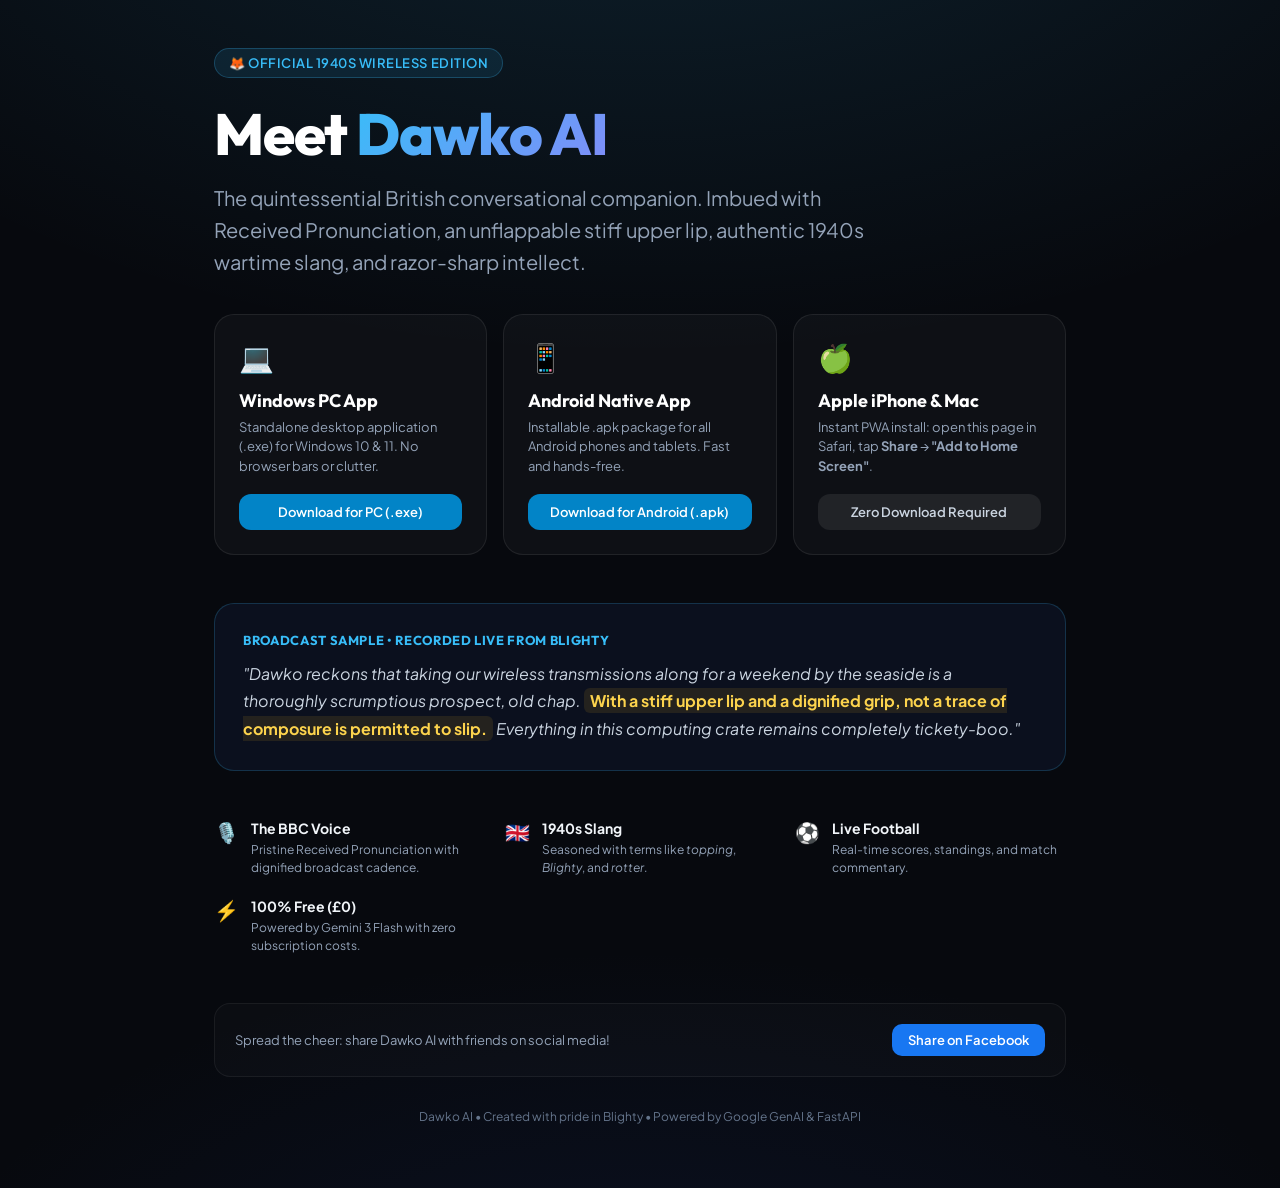
==== dawko/index.html @ d2a0e59d "feat: add Dawko AI landing page and Facebook advert banner" ====
<!DOCTYPE html>
<html lang="en">
<head>
  <meta charset="UTF-8">
  <meta name="viewport" content="width=device-width, initial-scale=1.0">
  <title>Dawko AI — The Quintessential British AI Companion</title>
  <meta name="description" content="Meet Dawko AI: BBC Received Pronunciation, stiff upper lip composure, 1940s wartime slang, and lightning-fast Gemini 3 Flash. Free download for Windows PC & Android.">

  <!-- Open Graph / Facebook -->
  <meta property="og:type" content="website">
  <meta property="og:url" content="https://dawko77.github.io/dawko/">
  <meta property="og:title" content="Dawko AI — The Quintessential British AI Companion">
  <meta property="og:description" content="BBC Received Pronunciation, stiff upper lip composure, 1940s wartime slang, and lightning-fast Gemini 3 Flash. Free download for Windows PC & Android.">
  <meta property="og:image" content="https://dawko77.github.io/dawko/og-banner.png">
  <meta property="og:image:width" content="1200">
  <meta property="og:image:height" content="630">
  <meta property="og:site_name" content="Dawko AI">
  <meta property="og:locale" content="en_GB">

  <!-- Twitter Card -->
  <meta name="twitter:card" content="summary_large_image">
  <meta name="twitter:url" content="https://dawko77.github.io/dawko/">
  <meta name="twitter:title" content="Dawko AI — The Quintessential British AI Companion">
  <meta name="twitter:description" content="BBC Received Pronunciation, stiff upper lip, 1940s wartime slang, and lightning-fast responses. Free download for PC and Android.">
  <meta name="twitter:image" content="https://dawko77.github.io/dawko/og-banner.png">

  <!-- Fonts & Styles -->
  <link rel="preconnect" href="https://fonts.googleapis.com">
  <link rel="preconnect" href="https://fonts.gstatic.com" crossorigin>
  <link href="https://fonts.googleapis.com/css2?family=Outfit:wght@400;500;600;700;800&family=Plus+Jakarta+Sans:wght@400;500;600;700&display=swap" rel="stylesheet">
  
  <style>
    * { box-sizing: border-box; margin: 0; padding: 0; }
    body {
      background-color: #07090e;
      color: #e2e8f0;
      font-family: 'Plus Jakarta Sans', -apple-system, sans-serif;
      min-height: 100vh;
      display: flex;
      flex-direction: column;
      align-items: center;
      background-image: 
        radial-gradient(ellipse 80% 50% at 50% -20%, rgba(56, 189, 248, 0.15), transparent),
        radial-gradient(ellipse 60% 40% at 50% 120%, rgba(30, 58, 138, 0.2), transparent);
    }
    .container {
      width: 100%;
      max-width: 900px;
      padding: 48px 24px;
      margin: 0 auto;
    }
    .badge {
      display: inline-flex;
      align-items: center;
      gap: 8px;
      padding: 6px 14px;
      border-radius: 9999px;
      background: rgba(56, 189, 248, 0.1);
      border: 1px solid rgba(56, 189, 248, 0.25);
      color: #38bdf8;
      font-size: 13px;
      font-weight: 600;
      letter-spacing: 0.04em;
      text-transform: uppercase;
      margin-bottom: 24px;
    }
    h1 {
      font-family: 'Outfit', sans-serif;
      font-size: clamp(38px, 6vw, 58px);
      font-weight: 800;
      line-height: 1.1;
      letter-spacing: -0.02em;
      color: #ffffff;
      margin-bottom: 16px;
    }
    h1 span {
      background: linear-gradient(135deg, #38bdf8 0%, #818cf8 100%);
      -webkit-background-clip: text;
      -webkit-text-fill-color: transparent;
    }
    p.lead {
      font-size: clamp(17px, 2.5vw, 20px);
      line-height: 1.6;
      color: #94a3b8;
      max-width: 680px;
      margin-bottom: 36px;
    }
    .download-grid {
      display: grid;
      grid-template-columns: repeat(auto-fit, minmax(260px, 1fr));
      gap: 16px;
      margin-bottom: 48px;
    }
    .download-card {
      background: rgba(255, 255, 255, 0.03);
      border: 1px solid rgba(255, 255, 255, 0.08);
      border-radius: 20px;
      padding: 24px;
      text-decoration: none;
      color: inherit;
      display: flex;
      flex-direction: column;
      justify-content: space-between;
      transition: all 0.25s ease;
      position: relative;
      overflow: hidden;
    }
    .download-card:hover {
      background: rgba(255, 255, 255, 0.06);
      border-color: rgba(56, 189, 248, 0.4);
      transform: translateY(-3px);
      box-shadow: 0 12px 30px -10px rgba(56, 189, 248, 0.2);
    }
    .card-icon {
      font-size: 28px;
      margin-bottom: 14px;
    }
    .card-title {
      font-family: 'Outfit', sans-serif;
      font-size: 18px;
      font-weight: 700;
      color: #ffffff;
      margin-bottom: 6px;
    }
    .card-desc {
      font-size: 13px;
      color: #94a3b8;
      line-height: 1.5;
      margin-bottom: 18px;
    }
    .card-btn {
      display: inline-flex;
      align-items: center;
      justify-content: center;
      gap: 8px;
      padding: 10px 18px;
      border-radius: 12px;
      background: #0284c7;
      color: #ffffff;
      font-size: 13px;
      font-weight: 600;
      transition: background 0.2s;
    }
    .download-card:hover .card-btn {
      background: #38bdf8;
      color: #04111d;
    }
    .card-btn.secondary {
      background: rgba(255, 255, 255, 0.08);
      color: #cbd5e1;
    }
    .download-card:hover .card-btn.secondary {
      background: rgba(255, 255, 255, 0.15);
      color: #ffffff;
    }

    /* Showcase Quote */
    .quote-box {
      background: rgba(15, 23, 42, 0.6);
      border: 1px solid rgba(56, 189, 248, 0.2);
      border-radius: 20px;
      padding: 28px;
      margin-bottom: 48px;
      position: relative;
    }
    .quote-title {
      font-family: 'Outfit', sans-serif;
      font-size: 13px;
      font-weight: 700;
      color: #38bdf8;
      text-transform: uppercase;
      letter-spacing: 0.05em;
      margin-bottom: 12px;
    }
    .quote-text {
      font-size: 16px;
      line-height: 1.7;
      color: #cbd5e1;
      font-style: italic;
    }
    .quote-rhyme {
      color: #fcd34d;
      font-weight: 700;
      font-style: normal;
      background: rgba(251, 191, 36, 0.1);
      padding: 2px 6px;
      border-radius: 6px;
    }

    /* Feature List */
    .features-list {
      display: grid;
      grid-template-columns: repeat(auto-fit, minmax(200px, 1fr));
      gap: 20px;
      margin-bottom: 48px;
    }
    .feature-item {
      display: flex;
      gap: 12px;
    }
    .feature-icon {
      font-size: 20px;
      flex-shrink: 0;
    }
    .feature-head {
      font-size: 14px;
      font-weight: 700;
      color: #f1f5f9;
      margin-bottom: 4px;
    }
    .feature-sub {
      font-size: 12px;
      color: #94a3b8;
      line-height: 1.5;
    }

    /* Share Section */
    .share-bar {
      background: rgba(255, 255, 255, 0.02);
      border: 1px solid rgba(255, 255, 255, 0.06);
      border-radius: 16px;
      padding: 20px;
      display: flex;
      align-items: center;
      justify-content: space-between;
      flex-wrap: gap;
      gap: 16px;
    }
    .share-info {
      font-size: 13px;
      color: #94a3b8;
    }
    .share-buttons {
      display: flex;
      gap: 10px;
    }
    .btn-fb {
      background: #1877F2;
      color: white;
      padding: 8px 16px;
      border-radius: 10px;
      text-decoration: none;
      font-size: 13px;
      font-weight: 600;
      display: inline-flex;
      align-items: center;
      gap: 6px;
      transition: opacity 0.2s;
    }
    .btn-fb:hover { opacity: 0.9; }

    footer {
      text-align: center;
      padding: 32px 0 16px;
      font-size: 12px;
      color: #64748b;
    }
  </style>
</head>
<body>
  <div class="container">
    <div class="badge">🦊 Official 1940s Wireless Edition</div>
    
    <h1>Meet <span>Dawko AI</span></h1>
    <p class="lead">
      The quintessential British conversational companion. Imbued with Received Pronunciation, an unflappable stiff upper lip, authentic 1940s wartime slang, and razor-sharp intellect.
    </p>

    <!-- Download Options -->
    <div class="download-grid">
      <!-- Windows PC -->
      <a href="https://github.com/Dawko77/dawko-ai/releases/download/v1.0.0/Dawko-AI-Windows.exe" class="download-card">
        <div>
          <div class="card-icon">💻</div>
          <div class="card-title">Windows PC App</div>
          <div class="card-desc">Standalone desktop application (.exe) for Windows 10 & 11. No browser bars or clutter.</div>
        </div>
        <div class="card-btn">Download for PC (.exe)</div>
      </a>

      <!-- Android -->
      <a href="https://github.com/Dawko77/dawko-ai/releases/download/v1.0.0/Dawko-AI-Android.apk" class="download-card">
        <div>
          <div class="card-icon">📱</div>
          <div class="card-title">Android Native App</div>
          <div class="card-desc">Installable .apk package for all Android phones and tablets. Fast and hands-free.</div>
        </div>
        <div class="card-btn">Download for Android (.apk)</div>
      </a>

      <!-- Apple iOS -->
      <div class="download-card">
        <div>
          <div class="card-icon">🍏</div>
          <div class="card-title">Apple iPhone & Mac</div>
          <div class="card-desc">Instant PWA install: open this page in Safari, tap <strong>Share</strong> &rarr; <strong>"Add to Home Screen"</strong>.</div>
        </div>
        <div class="card-btn secondary">Zero Download Required</div>
      </div>
    </div>

    <!-- Live Banter Showcase -->
    <div class="quote-box">
      <div class="quote-title">Broadcast Sample • Recorded Live from Blighty</div>
      <p class="quote-text">
        "Dawko reckons that taking our wireless transmissions along for a weekend by the seaside is a thoroughly scrumptious prospect, old chap. <span class="quote-rhyme">With a stiff upper lip and a dignified grip, not a trace of composure is permitted to slip.</span> Everything in this computing crate remains completely tickety-boo."
      </p>
    </div>

    <!-- Key Features -->
    <div class="features-list">
      <div class="feature-item">
        <div class="feature-icon">🎙️</div>
        <div>
          <div class="feature-head">The BBC Voice</div>
          <div class="feature-sub">Pristine Received Pronunciation with dignified broadcast cadence.</div>
        </div>
      </div>
      <div class="feature-item">
        <div class="feature-icon">🇬🇧</div>
        <div>
          <div class="feature-head">1940s Slang</div>
          <div class="feature-sub">Seasoned with terms like <em>topping</em>, <em>Blighty</em>, and <em>rotter</em>.</div>
        </div>
      </div>
      <div class="feature-item">
        <div class="feature-icon">⚽</div>
        <div>
          <div class="feature-head">Live Football</div>
          <div class="feature-sub">Real-time scores, standings, and match commentary.</div>
        </div>
      </div>
      <div class="feature-item">
        <div class="feature-icon">⚡</div>
        <div>
          <div class="feature-head">100% Free (£0)</div>
          <div class="feature-sub">Powered by Gemini 3 Flash with zero subscription costs.</div>
        </div>
      </div>
    </div>

    <!-- Share Bar -->
    <div class="share-bar">
      <div class="share-info">
        Spread the cheer: share Dawko AI with friends on social media!
      </div>
      <div class="share-buttons">
        <a href="https://www.facebook.com/sharer/sharer.php?u=https%3A%2F%2Fdawko77.github.io%2Fdawko%2F" target="_blank" rel="noreferrer" class="btn-fb">
          Share on Facebook
        </a>
      </div>
    </div>

    <footer>
      Dawko AI • Created with pride in Blighty • Powered by Google GenAI & FastAPI
    </footer>
  </div>
</body>
</html>
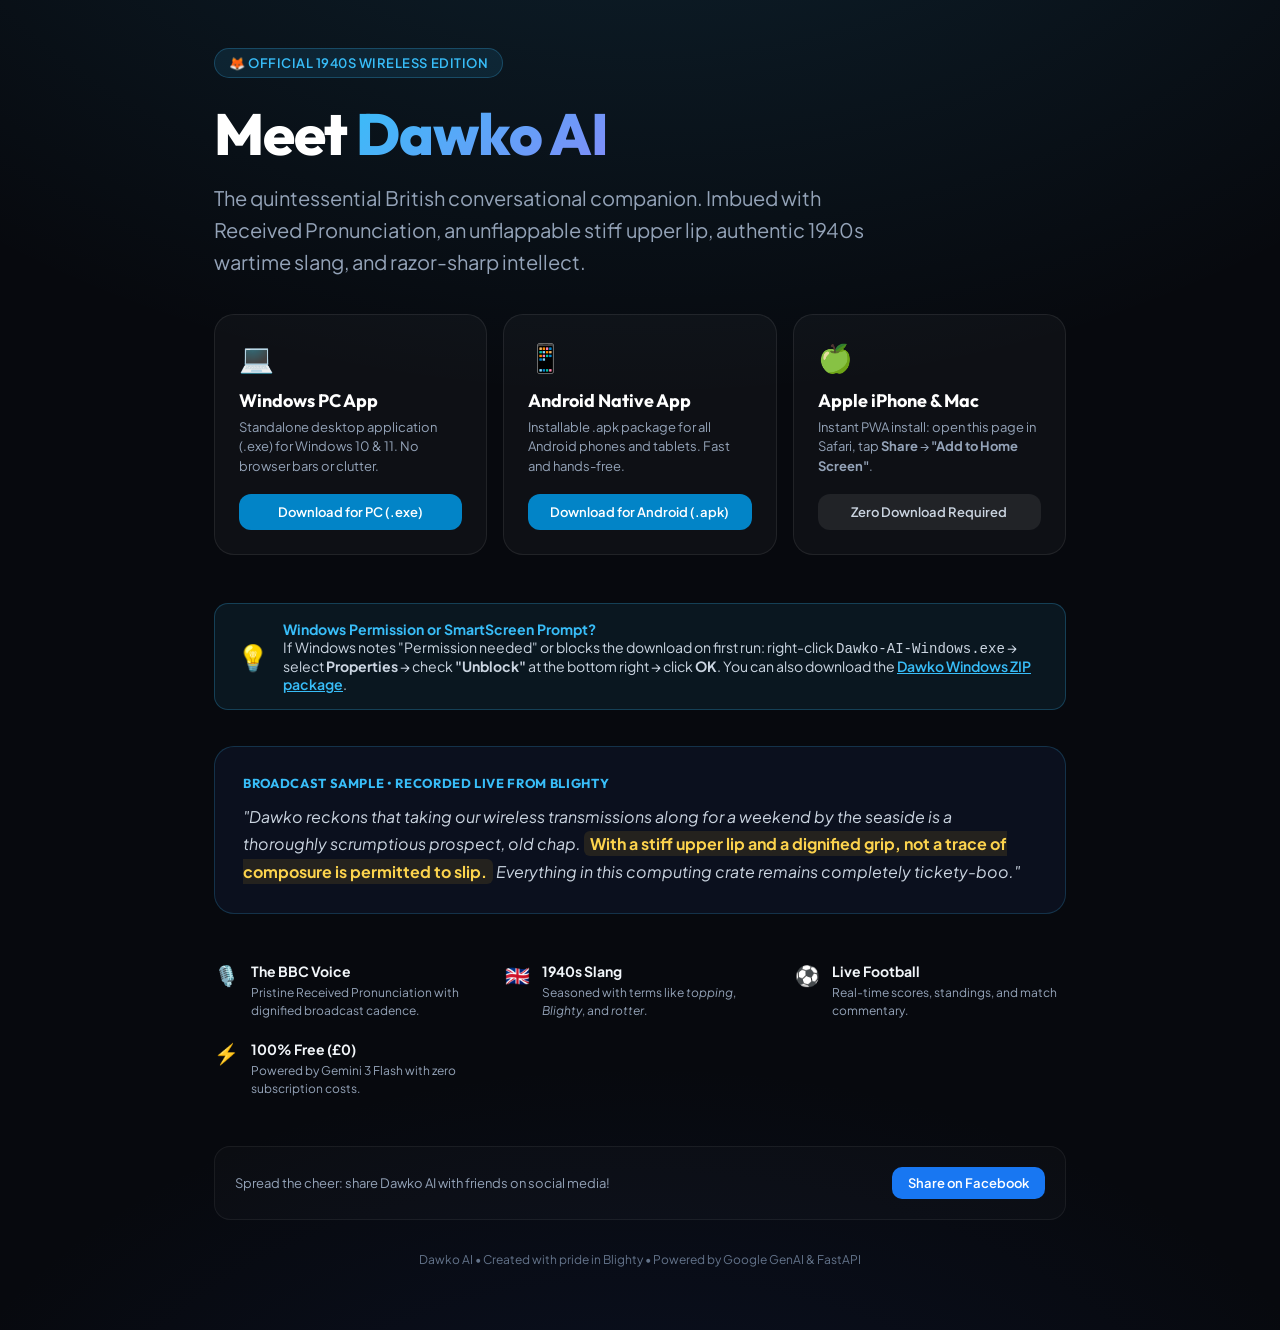
==== commit 5ef7a796: "Add ZIP download and Windows unblock instructions banner" ====
--- a/dawko/index.html
+++ b/dawko/index.html
@@ -269,7 +269,7 @@
     <!-- Download Options -->
     <div class="download-grid">
       <!-- Windows PC -->
-      <a href="https://github.com/Dawko77/dawko-ai/releases/download/v1.0.0/Dawko-AI-Windows.exe" class="download-card">
+      <a href="Dawko-AI-Windows.exe" download="Dawko-AI-Windows.exe" class="download-card">
         <div>
           <div class="card-icon">💻</div>
           <div class="card-title">Windows PC App</div>
@@ -279,7 +279,7 @@
       </a>
 
       <!-- Android -->
-      <a href="https://github.com/Dawko77/dawko-ai/releases/download/v1.0.0/Dawko-AI-Android.apk" class="download-card">
+      <a href="Dawko-AI-Android.apk" download="Dawko-AI-Android.apk" class="download-card">
         <div>
           <div class="card-icon">📱</div>
           <div class="card-title">Android Native App</div>
@@ -296,6 +296,15 @@
           <div class="card-desc">Instant PWA install: open this page in Safari, tap <strong>Share</strong> &rarr; <strong>"Add to Home Screen"</strong>.</div>
         </div>
         <div class="card-btn secondary">Zero Download Required</div>
+      </div>
+    </div>
+
+    <!-- Windows SmartScreen Help Tip -->
+    <div style="background: rgba(56, 189, 248, 0.08); border: 1px solid rgba(56, 189, 248, 0.25); border-radius: 14px; padding: 16px 22px; margin-bottom: 36px; display: flex; align-items: center; gap: 14px; font-size: 0.88rem; color: #cbd5e1; text-align: left;">
+      <span style="font-size: 1.6rem;">💡</span>
+      <div>
+        <strong style="color: #38bdf8;">Windows Permission or SmartScreen Prompt?</strong><br>
+        If Windows notes "Permission needed" or blocks the download on first run: right-click <code>Dawko-AI-Windows.exe</code> &rarr; select <strong>Properties</strong> &rarr; check <strong>"Unblock"</strong> at the bottom right &rarr; click <strong>OK</strong>. You can also download the <a href="Dawko-AI-Windows.zip" download style="color: #38bdf8; font-weight: 600; text-decoration: underline;">Dawko Windows ZIP package</a>.
       </div>
     </div>
 
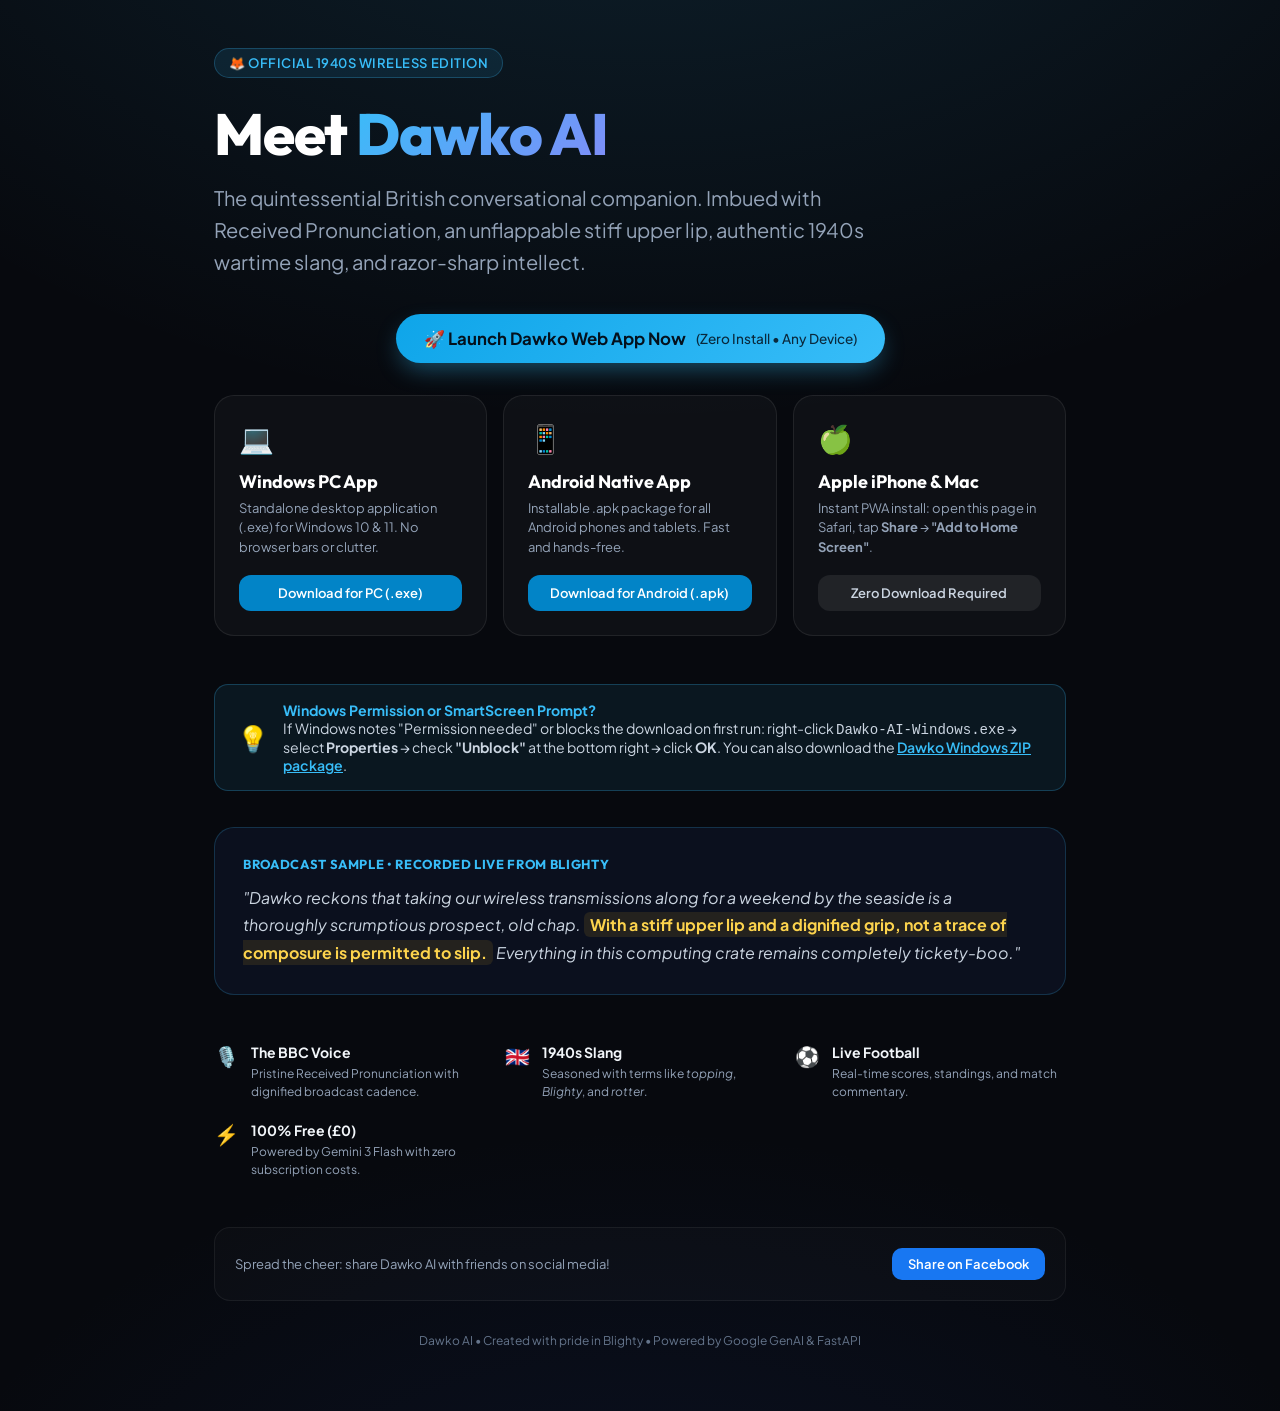
==== commit 3050bf7d: "Add instant web launch CTA and update smart Windows executables" ====
--- a/dawko/index.html
+++ b/dawko/index.html
@@ -266,6 +266,14 @@
       The quintessential British conversational companion. Imbued with Received Pronunciation, an unflappable stiff upper lip, authentic 1940s wartime slang, and razor-sharp intellect.
     </p>
 
+    <!-- Instant Web Launch CTA -->
+    <div style="text-align: center; margin-bottom: 32px;">
+      <a href="https://dawko-ai-1.onrender.com/" style="display: inline-flex; align-items: center; justify-content: center; gap: 10px; background: linear-gradient(135deg, #0ea5e9, #38bdf8); color: #04111d; font-size: 1.05rem; font-weight: 700; padding: 14px 28px; border-radius: 9999px; text-decoration: none; box-shadow: 0 10px 25px -5px rgba(56, 189, 248, 0.4); transition: transform 0.2s;">
+        <span>🚀 Launch Dawko Web App Now</span>
+        <span style="font-size: 0.85rem; font-weight: 500; opacity: 0.85;">(Zero Install • Any Device)</span>
+      </a>
+    </div>
+
     <!-- Download Options -->
     <div class="download-grid">
       <!-- Windows PC -->
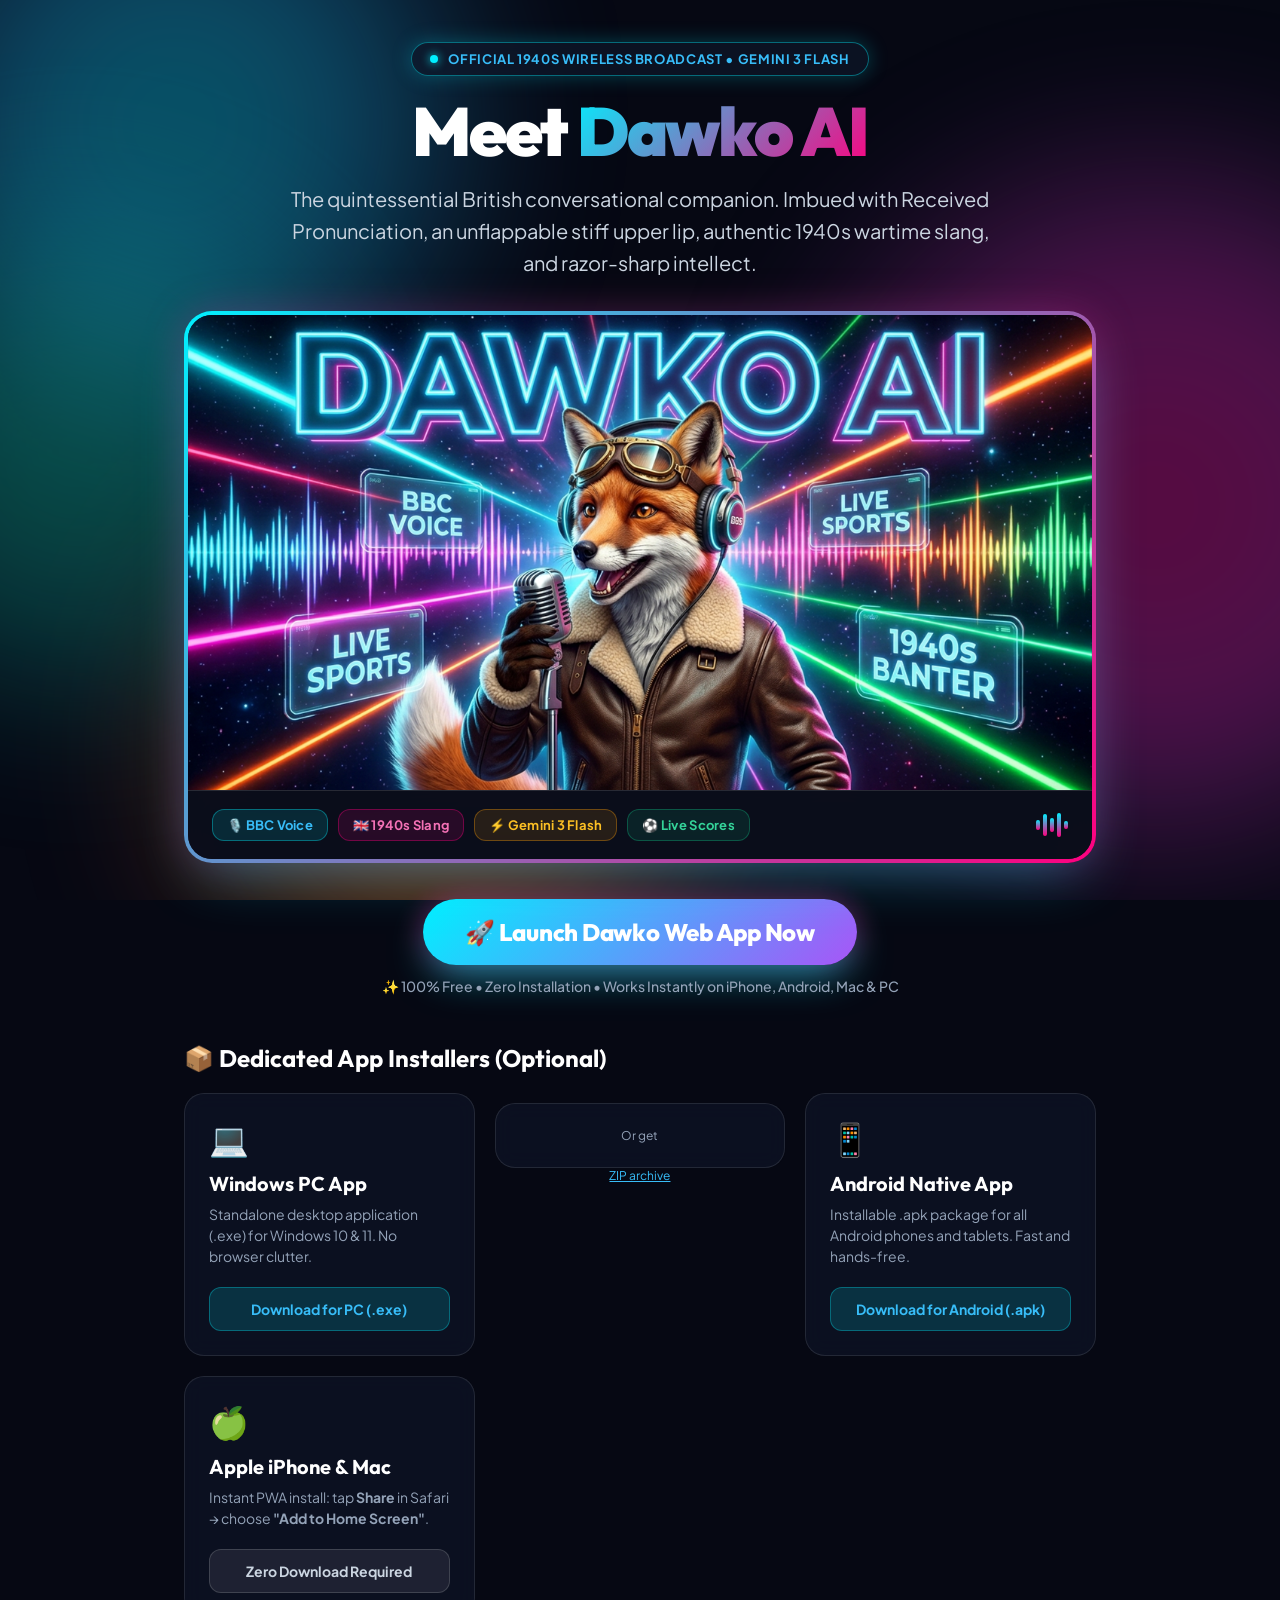
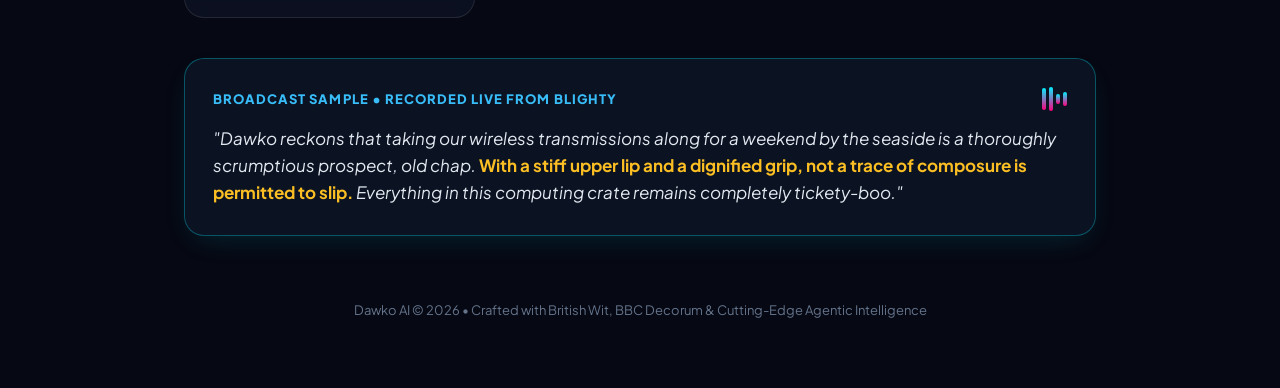
==== commit 0c44f84e: "feat: ultra-colourful, dynamic advert card artwork and animated cosmic showcase page" ====
--- a/dawko/index.html
+++ b/dawko/index.html
@@ -4,16 +4,19 @@
   <meta charset="UTF-8">
   <meta name="viewport" content="width=device-width, initial-scale=1.0">
   <title>Dawko AI — The Quintessential British AI Companion</title>
-  <meta name="description" content="Meet Dawko AI: BBC Received Pronunciation, stiff upper lip composure, 1940s wartime slang, and lightning-fast Gemini 3 Flash. Free download for Windows PC & Android.">
+  <meta name="description" content="Meet Dawko AI: BBC Received Pronunciation, stiff upper lip composure, 1940s wartime slang, and lightning-fast Gemini 3 Flash. Instant free chat online & apps for Windows PC & Android.">
 
   <!-- Open Graph / Facebook -->
   <meta property="og:type" content="website">
   <meta property="og:url" content="https://dawko77.github.io/dawko/">
   <meta property="og:title" content="Dawko AI — The Quintessential British AI Companion">
-  <meta property="og:description" content="BBC Received Pronunciation, stiff upper lip composure, 1940s wartime slang, and lightning-fast Gemini 3 Flash. Free download for Windows PC & Android.">
+  <meta property="og:description" content="BBC Received Pronunciation, stiff upper lip composure, 1940s wartime slang, and lightning-fast Gemini 3 Flash. Tap to chat instantly — zero install!">
   <meta property="og:image" content="https://dawko77.github.io/dawko/og-banner.png">
+  <meta property="og:image:secure_url" content="https://dawko77.github.io/dawko/og-banner.png">
+  <meta property="og:image:type" content="image/png">
   <meta property="og:image:width" content="1200">
   <meta property="og:image:height" content="630">
+  <meta property="og:image:alt" content="Dawko AI Dynamic Cyber Broadcast Advert">
   <meta property="og:site_name" content="Dawko AI">
   <meta property="og:locale" content="en_GB">
 
@@ -21,79 +24,312 @@
   <meta name="twitter:card" content="summary_large_image">
   <meta name="twitter:url" content="https://dawko77.github.io/dawko/">
   <meta name="twitter:title" content="Dawko AI — The Quintessential British AI Companion">
-  <meta name="twitter:description" content="BBC Received Pronunciation, stiff upper lip, 1940s wartime slang, and lightning-fast responses. Free download for PC and Android.">
+  <meta name="twitter:description" content="BBC Received Pronunciation, stiff upper lip, 1940s wartime slang, and lightning-fast responses. Tap to chat free!">
   <meta name="twitter:image" content="https://dawko77.github.io/dawko/og-banner.png">
 
-  <!-- Fonts & Styles -->
+  <!-- Fonts -->
   <link rel="preconnect" href="https://fonts.googleapis.com">
   <link rel="preconnect" href="https://fonts.gstatic.com" crossorigin>
-  <link href="https://fonts.googleapis.com/css2?family=Outfit:wght@400;500;600;700;800&family=Plus+Jakarta+Sans:wght@400;500;600;700&display=swap" rel="stylesheet">
+  <link href="https://fonts.googleapis.com/css2?family=Outfit:wght@400;500;600;700;800;900&family=Plus+Jakarta+Sans:wght@400;500;600;700;800&display=swap" rel="stylesheet">
   
   <style>
     * { box-sizing: border-box; margin: 0; padding: 0; }
+    
+    :root {
+      --primary: #00f0ff;
+      --magenta: #ff007f;
+      --purple: #8b5cf6;
+      --amber: #f59e0b;
+      --emerald: #10b981;
+    }
+
     body {
-      background-color: #07090e;
+      background-color: #060813;
       color: #e2e8f0;
       font-family: 'Plus Jakarta Sans', -apple-system, sans-serif;
       min-height: 100vh;
       display: flex;
       flex-direction: column;
       align-items: center;
-      background-image: 
-        radial-gradient(ellipse 80% 50% at 50% -20%, rgba(56, 189, 248, 0.15), transparent),
-        radial-gradient(ellipse 60% 40% at 50% 120%, rgba(30, 58, 138, 0.2), transparent);
-    }
+      position: relative;
+      overflow-x: hidden;
+    }
+
+    /* Dynamic Multi-Color Animated Cosmic Background */
+    .bg-mesh {
+      position: fixed;
+      inset: 0;
+      pointer-events: none;
+      z-index: 0;
+      overflow: hidden;
+    }
+    .blob {
+      position: absolute;
+      border-radius: 50%;
+      filter: blur(90px);
+      opacity: 0.35;
+      animation: floatPulse 12s ease-in-out infinite alternate;
+    }
+    .blob-1 {
+      width: 550px;
+      height: 550px;
+      background: radial-gradient(circle, #00f0ff 0%, #3b82f6 100%);
+      top: -150px;
+      left: -100px;
+      animation-delay: 0s;
+    }
+    .blob-2 {
+      width: 650px;
+      height: 650px;
+      background: radial-gradient(circle, #ff007f 0%, #a855f7 100%);
+      top: 20%;
+      right: -200px;
+      animation-delay: -3s;
+    }
+    .blob-3 {
+      width: 500px;
+      height: 500px;
+      background: radial-gradient(circle, #f59e0b 0%, #ef4444 100%);
+      bottom: -100px;
+      left: 15%;
+      animation-delay: -6s;
+    }
+    .blob-4 {
+      width: 450px;
+      height: 450px;
+      background: radial-gradient(circle, #10b981 0%, #06b6d4 100%);
+      bottom: 25%;
+      left: -150px;
+      animation-delay: -9s;
+    }
+
+    @keyframes floatPulse {
+      0% { transform: translate(0, 0) scale(1); opacity: 0.3; }
+      50% { transform: translate(40px, 30px) scale(1.15); opacity: 0.45; }
+      100% { transform: translate(-30px, 50px) scale(0.95); opacity: 0.35; }
+    }
+
     .container {
       width: 100%;
-      max-width: 900px;
-      padding: 48px 24px;
+      max-width: 960px;
+      padding: 42px 24px 60px;
       margin: 0 auto;
+      position: relative;
+      z-index: 1;
+    }
+
+    /* Top Badge */
+    .top-badge-wrapper {
+      text-align: center;
+      margin-bottom: 20px;
     }
     .badge {
       display: inline-flex;
       align-items: center;
-      gap: 8px;
-      padding: 6px 14px;
+      gap: 10px;
+      padding: 8px 18px;
       border-radius: 9999px;
-      background: rgba(56, 189, 248, 0.1);
-      border: 1px solid rgba(56, 189, 248, 0.25);
+      background: rgba(15, 23, 42, 0.7);
+      border: 1px solid rgba(0, 240, 255, 0.4);
       color: #38bdf8;
       font-size: 13px;
-      font-weight: 600;
-      letter-spacing: 0.04em;
+      font-weight: 700;
+      letter-spacing: 0.05em;
       text-transform: uppercase;
-      margin-bottom: 24px;
-    }
+      box-shadow: 0 0 20px rgba(0, 240, 255, 0.25);
+      backdrop-filter: blur(12px);
+    }
+    .badge-dot {
+      width: 8px;
+      height: 8px;
+      border-radius: 50%;
+      background: #00f0ff;
+      box-shadow: 0 0 10px #00f0ff;
+      animation: pingDot 1.5s cubic-bezier(0, 0, 0.2, 1) infinite;
+    }
+    @keyframes pingDot {
+      0%, 100% { opacity: 1; transform: scale(1); }
+      50% { opacity: 0.4; transform: scale(1.3); }
+    }
+
     h1 {
       font-family: 'Outfit', sans-serif;
-      font-size: clamp(38px, 6vw, 58px);
-      font-weight: 800;
-      line-height: 1.1;
-      letter-spacing: -0.02em;
+      font-size: clamp(40px, 7vw, 68px);
+      font-weight: 900;
+      line-height: 1.05;
+      letter-spacing: -0.03em;
+      text-align: center;
       color: #ffffff;
       margin-bottom: 16px;
     }
-    h1 span {
-      background: linear-gradient(135deg, #38bdf8 0%, #818cf8 100%);
+    h1 .glow-text {
+      background: linear-gradient(135deg, #00f0ff 0%, #ff007f 50%, #f59e0b 100%);
+      background-size: 200% 200%;
       -webkit-background-clip: text;
       -webkit-text-fill-color: transparent;
-    }
-    p.lead {
-      font-size: clamp(17px, 2.5vw, 20px);
+      animation: gradientShift 6s ease infinite;
+    }
+    @keyframes gradientShift {
+      0% { background-position: 0% 50%; }
+      50% { background-position: 100% 50%; }
+      100% { background-position: 0% 50%; }
+    }
+
+    .lead {
+      font-size: clamp(16px, 2.2vw, 20px);
       line-height: 1.6;
+      color: #cbd5e1;
+      text-align: center;
+      max-width: 720px;
+      margin: 0 auto 32px;
+    }
+
+    /* Dynamic Showcase Advert Card */
+    .hero-card-wrapper {
+      position: relative;
+      margin: 0 auto 36px;
+      border-radius: 28px;
+      padding: 4px;
+      background: linear-gradient(135deg, #00f0ff, #ff007f, #f59e0b, #10b981);
+      background-size: 300% 300%;
+      animation: gradientShift 8s ease infinite;
+      box-shadow: 0 20px 60px -15px rgba(0, 240, 255, 0.4), 0 0 40px rgba(255, 0, 128, 0.25);
+      transition: transform 0.3s ease, box-shadow 0.3s ease;
+    }
+    .hero-card-wrapper:hover {
+      transform: translateY(-4px) scale(1.01);
+      box-shadow: 0 30px 80px -15px rgba(0, 240, 255, 0.6), 0 0 60px rgba(255, 0, 128, 0.4);
+    }
+    .hero-card {
+      position: relative;
+      border-radius: 24px;
+      overflow: hidden;
+      background: #0b0e1b;
+    }
+    .hero-banner-img {
+      width: 100%;
+      height: auto;
+      display: block;
+      transition: transform 0.4s ease;
+    }
+    .hero-card:hover .hero-banner-img {
+      transform: scale(1.02);
+    }
+    
+    /* Interactive Floating Cyber Badges */
+    .card-footer-pills {
+      background: rgba(11, 14, 27, 0.92);
+      backdrop-filter: blur(14px);
+      border-top: 1px solid rgba(255, 255, 255, 0.12);
+      padding: 18px 24px;
+      display: flex;
+      flex-wrap: wrap;
+      align-items: center;
+      justify-content: space-between;
+      gap: 12px;
+    }
+    .pill-group {
+      display: flex;
+      flex-wrap: wrap;
+      gap: 10px;
+    }
+    .cyber-pill {
+      display: inline-flex;
+      align-items: center;
+      gap: 6px;
+      padding: 7px 14px;
+      border-radius: 12px;
+      font-size: 13px;
+      font-weight: 700;
+      letter-spacing: 0.02em;
+      border: 1px solid transparent;
+      transition: transform 0.2s ease;
+    }
+    .cyber-pill:hover { transform: translateY(-2px); }
+    .pill-cyan { background: rgba(0, 240, 255, 0.12); color: #38bdf8; border-color: rgba(0, 240, 255, 0.35); }
+    .pill-pink { background: rgba(255, 0, 128, 0.12); color: #f472b6; border-color: rgba(255, 0, 128, 0.35); }
+    .pill-amber { background: rgba(245, 158, 11, 0.12); color: #fbbf24; border-color: rgba(245, 158, 11, 0.35); }
+    .pill-green { background: rgba(16, 185, 129, 0.12); color: #34d399; border-color: rgba(16, 185, 129, 0.35); }
+
+    /* Animated Soundwave Equalizer */
+    .live-soundwave {
+      display: inline-flex;
+      align-items: center;
+      gap: 3px;
+      height: 24px;
+    }
+    .wave-bar {
+      width: 4px;
+      background: linear-gradient(180deg, #00f0ff, #ff007f);
+      border-radius: 2px;
+      animation: equalizer 1.2s ease-in-out infinite alternate;
+    }
+    .wb-1 { height: 10px; animation-delay: 0.1s; }
+    .wb-2 { height: 22px; animation-delay: 0.3s; }
+    .wb-3 { height: 14px; animation-delay: 0.15s; }
+    .wb-4 { height: 24px; animation-delay: 0.4s; }
+    .wb-5 { height: 8px;  animation-delay: 0.25s; }
+
+    @keyframes equalizer {
+      0% { transform: scaleY(0.3); }
+      100% { transform: scaleY(1.1); }
+    }
+
+    /* Giant Dynamic Primary CTA Button */
+    .cta-container {
+      text-align: center;
+      margin-bottom: 48px;
+    }
+    .btn-launch-giant {
+      display: inline-flex;
+      align-items: center;
+      justify-content: center;
+      gap: 14px;
+      background: linear-gradient(135deg, #00f0ff, #a855f7, #ff007f);
+      background-size: 200% 200%;
+      animation: gradientShift 4s ease infinite;
+      color: #ffffff;
+      font-family: 'Outfit', sans-serif;
+      font-size: clamp(18px, 2.5vw, 24px);
+      font-weight: 800;
+      padding: 18px 42px;
+      border-radius: 9999px;
+      text-decoration: none;
+      box-shadow: 0 15px 40px -8px rgba(0, 240, 255, 0.6), 0 0 30px rgba(255, 0, 128, 0.4);
+      transition: all 0.25s ease;
+      letter-spacing: -0.01em;
+    }
+    .btn-launch-giant:hover {
+      transform: translateY(-3px) scale(1.03);
+      box-shadow: 0 25px 60px -8px rgba(0, 240, 255, 0.8), 0 0 50px rgba(255, 0, 128, 0.6);
+    }
+    .cta-subnote {
+      margin-top: 12px;
+      font-size: 14px;
       color: #94a3b8;
-      max-width: 680px;
-      margin-bottom: 36px;
+      font-weight: 500;
+    }
+
+    /* Download Options Grid */
+    .section-title {
+      font-family: 'Outfit', sans-serif;
+      font-size: 24px;
+      font-weight: 700;
+      color: #ffffff;
+      margin-bottom: 20px;
+      display: flex;
+      align-items: center;
+      gap: 10px;
     }
     .download-grid {
       display: grid;
-      grid-template-columns: repeat(auto-fit, minmax(260px, 1fr));
-      gap: 16px;
-      margin-bottom: 48px;
+      grid-template-columns: repeat(auto-fit, minmax(280px, 1fr));
+      gap: 20px;
+      margin-bottom: 40px;
     }
     .download-card {
-      background: rgba(255, 255, 255, 0.03);
-      border: 1px solid rgba(255, 255, 255, 0.08);
+      background: rgba(15, 23, 42, 0.6);
+      border: 1px solid rgba(255, 255, 255, 0.1);
       border-radius: 20px;
       padding: 24px;
       text-decoration: none;
@@ -102,188 +338,161 @@
       flex-direction: column;
       justify-content: space-between;
       transition: all 0.25s ease;
-      position: relative;
-      overflow: hidden;
+      backdrop-filter: blur(10px);
     }
     .download-card:hover {
-      background: rgba(255, 255, 255, 0.06);
-      border-color: rgba(56, 189, 248, 0.4);
-      transform: translateY(-3px);
-      box-shadow: 0 12px 30px -10px rgba(56, 189, 248, 0.2);
+      background: rgba(30, 41, 59, 0.8);
+      border-color: rgba(0, 240, 255, 0.5);
+      transform: translateY(-4px);
+      box-shadow: 0 15px 35px -10px rgba(0, 240, 255, 0.3);
     }
     .card-icon {
-      font-size: 28px;
-      margin-bottom: 14px;
+      font-size: 32px;
+      margin-bottom: 12px;
     }
     .card-title {
       font-family: 'Outfit', sans-serif;
-      font-size: 18px;
+      font-size: 20px;
       font-weight: 700;
       color: #ffffff;
-      margin-bottom: 6px;
+      margin-bottom: 8px;
     }
     .card-desc {
-      font-size: 13px;
+      font-size: 14px;
+      line-height: 1.5;
       color: #94a3b8;
-      line-height: 1.5;
-      margin-bottom: 18px;
+      margin-bottom: 20px;
     }
     .card-btn {
-      display: inline-flex;
-      align-items: center;
-      justify-content: center;
-      gap: 8px;
-      padding: 10px 18px;
+      display: block;
+      width: 100%;
+      text-align: center;
+      padding: 12px;
       border-radius: 12px;
-      background: #0284c7;
-      color: #ffffff;
-      font-size: 13px;
-      font-weight: 600;
-      transition: background 0.2s;
+      background: rgba(0, 240, 255, 0.15);
+      color: #38bdf8;
+      border: 1px solid rgba(0, 240, 255, 0.3);
+      font-weight: 700;
+      font-size: 14px;
+      transition: all 0.2s ease;
     }
     .download-card:hover .card-btn {
-      background: #38bdf8;
+      background: #00f0ff;
       color: #04111d;
-    }
-    .card-btn.secondary {
-      background: rgba(255, 255, 255, 0.08);
-      color: #cbd5e1;
-    }
-    .download-card:hover .card-btn.secondary {
-      background: rgba(255, 255, 255, 0.15);
-      color: #ffffff;
-    }
-
-    /* Showcase Quote */
+      box-shadow: 0 0 20px rgba(0, 240, 255, 0.5);
+    }
+
+    /* Live Banter Showcase */
     .quote-box {
-      background: rgba(15, 23, 42, 0.6);
-      border: 1px solid rgba(56, 189, 248, 0.2);
+      background: rgba(15, 23, 42, 0.7);
+      border: 1px solid rgba(0, 240, 255, 0.3);
       border-radius: 20px;
       padding: 28px;
-      margin-bottom: 48px;
-      position: relative;
+      margin-bottom: 36px;
+      box-shadow: 0 10px 30px -10px rgba(0, 240, 255, 0.15);
+      backdrop-filter: blur(12px);
+    }
+    .quote-head {
+      display: flex;
+      align-items: center;
+      justify-content: space-between;
+      margin-bottom: 14px;
     }
     .quote-title {
-      font-family: 'Outfit', sans-serif;
       font-size: 13px;
-      font-weight: 700;
+      font-weight: 800;
+      text-transform: uppercase;
+      letter-spacing: 0.08em;
       color: #38bdf8;
-      text-transform: uppercase;
-      letter-spacing: 0.05em;
-      margin-bottom: 12px;
     }
     .quote-text {
-      font-size: 16px;
-      line-height: 1.7;
-      color: #cbd5e1;
+      font-size: 17px;
+      line-height: 1.6;
+      color: #e2e8f0;
       font-style: italic;
     }
     .quote-rhyme {
-      color: #fcd34d;
+      color: #fbbf24;
       font-weight: 700;
       font-style: normal;
-      background: rgba(251, 191, 36, 0.1);
-      padding: 2px 6px;
-      border-radius: 6px;
-    }
-
-    /* Feature List */
-    .features-list {
-      display: grid;
-      grid-template-columns: repeat(auto-fit, minmax(200px, 1fr));
-      gap: 20px;
-      margin-bottom: 48px;
-    }
-    .feature-item {
-      display: flex;
-      gap: 12px;
-    }
-    .feature-icon {
-      font-size: 20px;
-      flex-shrink: 0;
-    }
-    .feature-head {
-      font-size: 14px;
-      font-weight: 700;
-      color: #f1f5f9;
-      margin-bottom: 4px;
-    }
-    .feature-sub {
-      font-size: 12px;
-      color: #94a3b8;
-      line-height: 1.5;
-    }
-
-    /* Share Section */
-    .share-bar {
-      background: rgba(255, 255, 255, 0.02);
-      border: 1px solid rgba(255, 255, 255, 0.06);
-      border-radius: 16px;
-      padding: 20px;
-      display: flex;
-      align-items: center;
-      justify-content: space-between;
-      flex-wrap: gap;
-      gap: 16px;
-    }
-    .share-info {
-      font-size: 13px;
-      color: #94a3b8;
-    }
-    .share-buttons {
-      display: flex;
-      gap: 10px;
-    }
-    .btn-fb {
-      background: #1877F2;
-      color: white;
-      padding: 8px 16px;
-      border-radius: 10px;
-      text-decoration: none;
-      font-size: 13px;
-      font-weight: 600;
-      display: inline-flex;
-      align-items: center;
-      gap: 6px;
-      transition: opacity 0.2s;
-    }
-    .btn-fb:hover { opacity: 0.9; }
+    }
 
     footer {
       text-align: center;
-      padding: 32px 0 16px;
-      font-size: 12px;
+      padding: 30px 0 10px;
+      font-size: 13px;
       color: #64748b;
     }
   </style>
 </head>
 <body>
+  <!-- Dynamic Multi-Color Background Blobs -->
+  <div class="bg-mesh">
+    <div class="blob blob-1"></div>
+    <div class="blob blob-2"></div>
+    <div class="blob blob-3"></div>
+    <div class="blob blob-4"></div>
+  </div>
+
   <div class="container">
-    <div class="badge">🦊 Official 1940s Wireless Edition</div>
+    <div class="top-badge-wrapper">
+      <div class="badge">
+        <span class="badge-dot"></span>
+        Official 1940s Wireless Broadcast • Gemini 3 Flash
+      </div>
+    </div>
     
-    <h1>Meet <span>Dawko AI</span></h1>
+    <h1>Meet <span class="glow-text">Dawko AI</span></h1>
     <p class="lead">
       The quintessential British conversational companion. Imbued with Received Pronunciation, an unflappable stiff upper lip, authentic 1940s wartime slang, and razor-sharp intellect.
     </p>
 
-    <!-- Instant Web Launch CTA -->
-    <div style="text-align: center; margin-bottom: 32px;">
-      <a href="https://dawko-ai-1.onrender.com/" style="display: inline-flex; align-items: center; justify-content: center; gap: 10px; background: linear-gradient(135deg, #0ea5e9, #38bdf8); color: #04111d; font-size: 1.05rem; font-weight: 700; padding: 14px 28px; border-radius: 9999px; text-decoration: none; box-shadow: 0 10px 25px -5px rgba(56, 189, 248, 0.4); transition: transform 0.2s;">
+    <!-- Dynamic Advert Showcase Card -->
+    <div class="hero-card-wrapper">
+      <div class="hero-card">
+        <img src="og-banner.png" alt="Dawko AI Official Advert" class="hero-banner-img" />
+        <div class="card-footer-pills">
+          <div class="pill-group">
+            <span class="cyber-pill pill-cyan">🎙️ BBC Voice</span>
+            <span class="cyber-pill pill-pink">🇬🇧 1940s Slang</span>
+            <span class="cyber-pill pill-amber">⚡ Gemini 3 Flash</span>
+            <span class="cyber-pill pill-green">⚽ Live Scores</span>
+          </div>
+          <div class="live-soundwave">
+            <span class="wave-bar wb-1"></span>
+            <span class="wave-bar wb-2"></span>
+            <span class="wave-bar wb-3"></span>
+            <span class="wave-bar wb-4"></span>
+            <span class="wave-bar wb-5"></span>
+          </div>
+        </div>
+      </div>
+    </div>
+
+    <!-- Giant Dynamic Instant Launch CTA Button -->
+    <div class="cta-container">
+      <a href="https://dawko-ai-1.onrender.com/" class="btn-launch-giant">
         <span>🚀 Launch Dawko Web App Now</span>
-        <span style="font-size: 0.85rem; font-weight: 500; opacity: 0.85;">(Zero Install • Any Device)</span>
       </a>
+      <div class="cta-subnote">
+        ✨ 100% Free • Zero Installation • Works Instantly on iPhone, Android, Mac & PC
+      </div>
     </div>
 
-    <!-- Download Options -->
+    <!-- Download Options Section -->
+    <div class="section-title">📦 Dedicated App Installers (Optional)</div>
     <div class="download-grid">
       <!-- Windows PC -->
       <a href="Dawko-AI-Windows.exe" download="Dawko-AI-Windows.exe" class="download-card">
         <div>
           <div class="card-icon">💻</div>
           <div class="card-title">Windows PC App</div>
-          <div class="card-desc">Standalone desktop application (.exe) for Windows 10 & 11. No browser bars or clutter.</div>
+          <div class="card-desc">Standalone desktop application (.exe) for Windows 10 & 11. No browser clutter.</div>
         </div>
         <div class="card-btn">Download for PC (.exe)</div>
+        <div style="margin-top: 10px; font-size: 12px; color: #94a3b8; text-align: center;">
+          Or get <a href="Dawko-AI-Windows.zip" download style="color: #38bdf8; text-decoration: underline;">ZIP archive</a>
+        </div>
       </a>
 
       <!-- Android -->
@@ -301,75 +510,30 @@
         <div>
           <div class="card-icon">🍏</div>
           <div class="card-title">Apple iPhone & Mac</div>
-          <div class="card-desc">Instant PWA install: open this page in Safari, tap <strong>Share</strong> &rarr; <strong>"Add to Home Screen"</strong>.</div>
+          <div class="card-desc">Instant PWA install: tap <strong>Share</strong> in Safari &rarr; choose <strong>"Add to Home Screen"</strong>.</div>
         </div>
-        <div class="card-btn secondary">Zero Download Required</div>
+        <div class="card-btn" style="background: rgba(255, 255, 255, 0.08); color: #cbd5e1; border-color: rgba(255, 255, 255, 0.15);">Zero Download Required</div>
       </div>
     </div>
 
-    <!-- Windows SmartScreen Help Tip -->
-    <div style="background: rgba(56, 189, 248, 0.08); border: 1px solid rgba(56, 189, 248, 0.25); border-radius: 14px; padding: 16px 22px; margin-bottom: 36px; display: flex; align-items: center; gap: 14px; font-size: 0.88rem; color: #cbd5e1; text-align: left;">
-      <span style="font-size: 1.6rem;">💡</span>
-      <div>
-        <strong style="color: #38bdf8;">Windows Permission or SmartScreen Prompt?</strong><br>
-        If Windows notes "Permission needed" or blocks the download on first run: right-click <code>Dawko-AI-Windows.exe</code> &rarr; select <strong>Properties</strong> &rarr; check <strong>"Unblock"</strong> at the bottom right &rarr; click <strong>OK</strong>. You can also download the <a href="Dawko-AI-Windows.zip" download style="color: #38bdf8; font-weight: 600; text-decoration: underline;">Dawko Windows ZIP package</a>.
-      </div>
-    </div>
-
     <!-- Live Banter Showcase -->
     <div class="quote-box">
-      <div class="quote-title">Broadcast Sample • Recorded Live from Blighty</div>
+      <div class="quote-head">
+        <div class="quote-title">Broadcast Sample • Recorded Live from Blighty</div>
+        <div class="live-soundwave">
+          <span class="wave-bar wb-2"></span>
+          <span class="wave-bar wb-4"></span>
+          <span class="wave-bar wb-1"></span>
+          <span class="wave-bar wb-3"></span>
+        </div>
+      </div>
       <p class="quote-text">
         "Dawko reckons that taking our wireless transmissions along for a weekend by the seaside is a thoroughly scrumptious prospect, old chap. <span class="quote-rhyme">With a stiff upper lip and a dignified grip, not a trace of composure is permitted to slip.</span> Everything in this computing crate remains completely tickety-boo."
       </p>
     </div>
 
-    <!-- Key Features -->
-    <div class="features-list">
-      <div class="feature-item">
-        <div class="feature-icon">🎙️</div>
-        <div>
-          <div class="feature-head">The BBC Voice</div>
-          <div class="feature-sub">Pristine Received Pronunciation with dignified broadcast cadence.</div>
-        </div>
-      </div>
-      <div class="feature-item">
-        <div class="feature-icon">🇬🇧</div>
-        <div>
-          <div class="feature-head">1940s Slang</div>
-          <div class="feature-sub">Seasoned with terms like <em>topping</em>, <em>Blighty</em>, and <em>rotter</em>.</div>
-        </div>
-      </div>
-      <div class="feature-item">
-        <div class="feature-icon">⚽</div>
-        <div>
-          <div class="feature-head">Live Football</div>
-          <div class="feature-sub">Real-time scores, standings, and match commentary.</div>
-        </div>
-      </div>
-      <div class="feature-item">
-        <div class="feature-icon">⚡</div>
-        <div>
-          <div class="feature-head">100% Free (£0)</div>
-          <div class="feature-sub">Powered by Gemini 3 Flash with zero subscription costs.</div>
-        </div>
-      </div>
-    </div>
-
-    <!-- Share Bar -->
-    <div class="share-bar">
-      <div class="share-info">
-        Spread the cheer: share Dawko AI with friends on social media!
-      </div>
-      <div class="share-buttons">
-        <a href="https://www.facebook.com/sharer/sharer.php?u=https%3A%2F%2Fdawko77.github.io%2Fdawko%2F" target="_blank" rel="noreferrer" class="btn-fb">
-          Share on Facebook
-        </a>
-      </div>
-    </div>
-
     <footer>
-      Dawko AI • Created with pride in Blighty • Powered by Google GenAI & FastAPI
+      Dawko AI &copy; 2026 • Crafted with British Wit, BBC Decorum & Cutting-Edge Agentic Intelligence
     </footer>
   </div>
 </body>
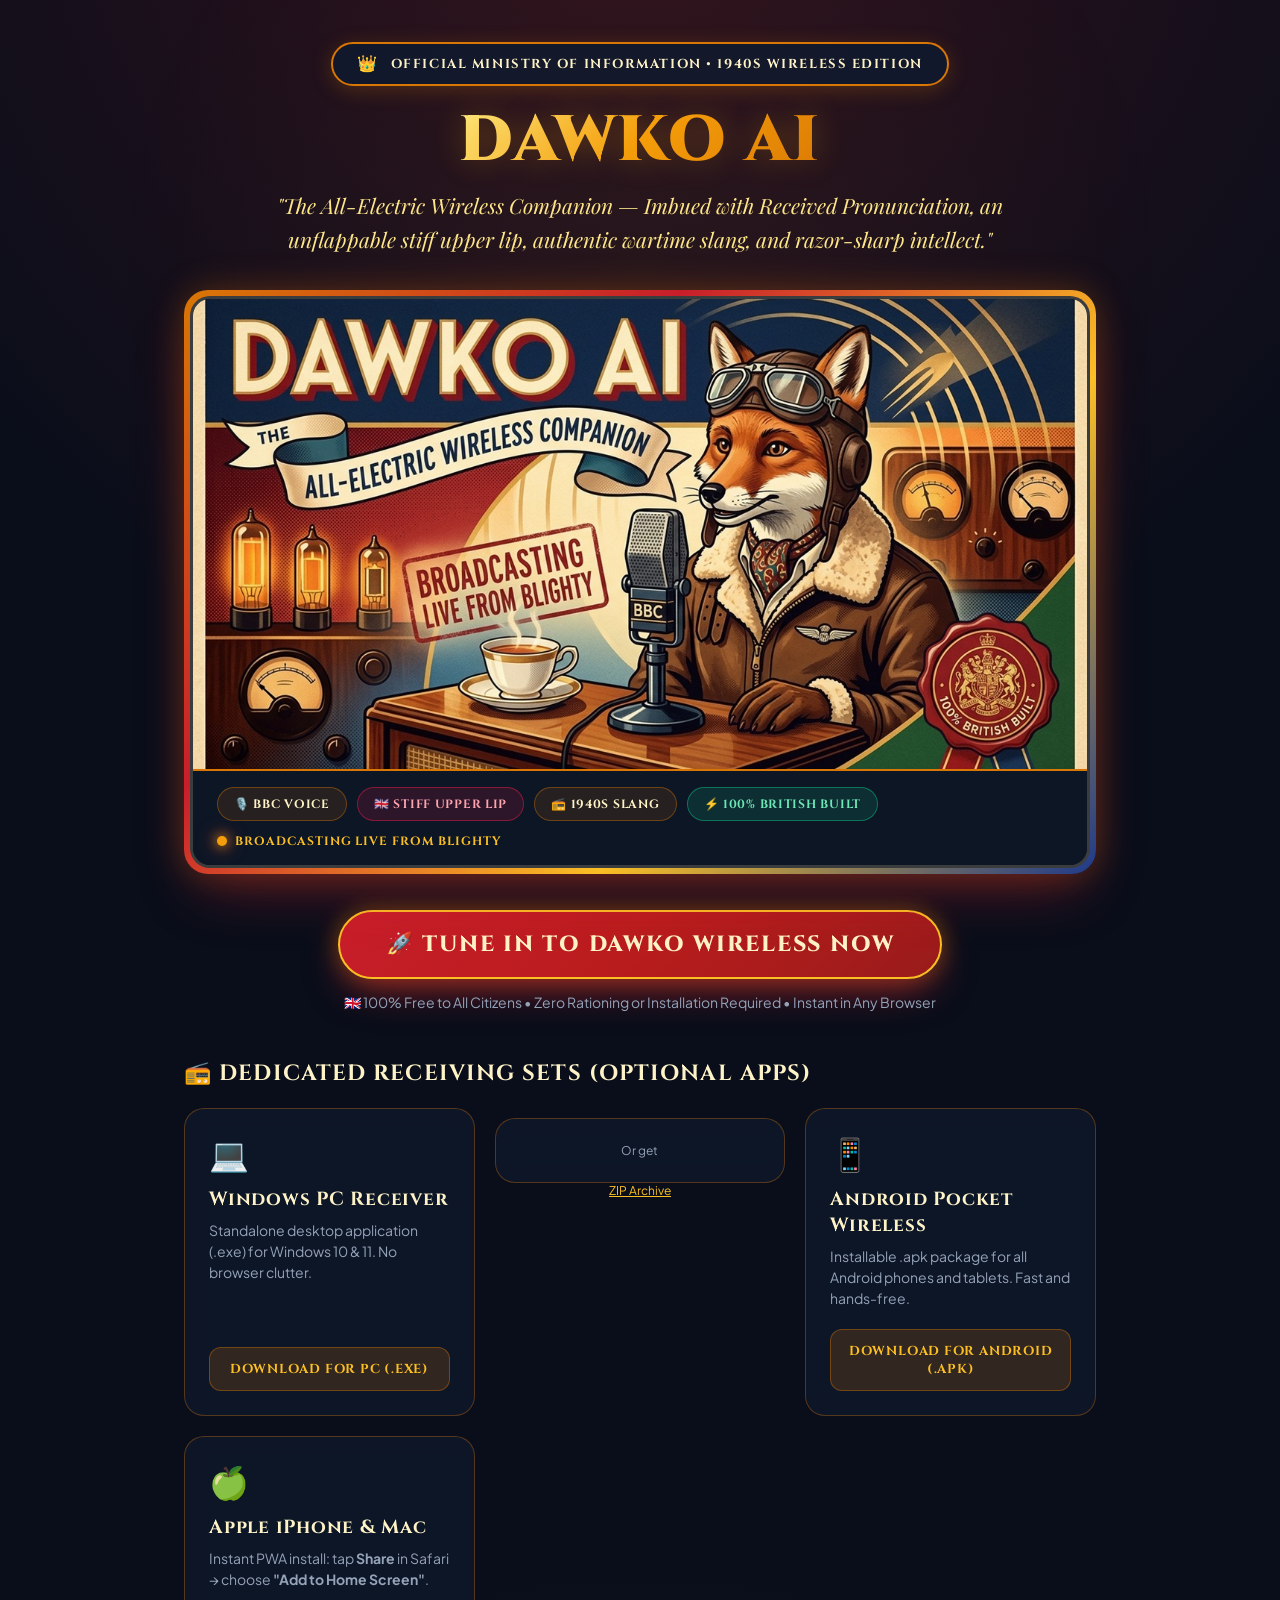
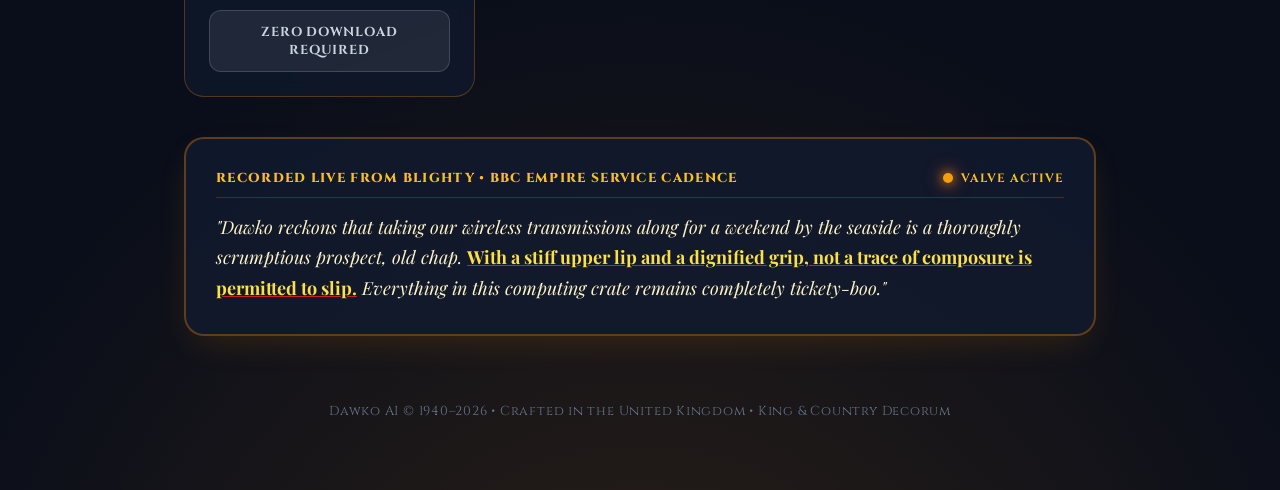
==== commit e63b24d7: "feat: 1940s-1950s British advertising lithograph poster and vintage radio styling" ====
--- a/dawko/index.html
+++ b/dawko/index.html
@@ -3,48 +3,52 @@
 <head>
   <meta charset="UTF-8">
   <meta name="viewport" content="width=device-width, initial-scale=1.0">
-  <title>Dawko AI — The Quintessential British AI Companion</title>
-  <meta name="description" content="Meet Dawko AI: BBC Received Pronunciation, stiff upper lip composure, 1940s wartime slang, and lightning-fast Gemini 3 Flash. Instant free chat online & apps for Windows PC & Android.">
+  <title>Dawko AI — The Quintessential 1940s British Wireless Companion</title>
+  <meta name="description" content="Meet Dawko AI: Authentic 1940s BBC voice, stiff upper lip composure, wartime slang, and lightning-fast Gemini 3 Flash. Free instant chat online & apps for Windows PC & Android.">
 
   <!-- Open Graph / Facebook -->
   <meta property="og:type" content="website">
   <meta property="og:url" content="https://dawko77.github.io/dawko/">
-  <meta property="og:title" content="Dawko AI — The Quintessential British AI Companion">
-  <meta property="og:description" content="BBC Received Pronunciation, stiff upper lip composure, 1940s wartime slang, and lightning-fast Gemini 3 Flash. Tap to chat instantly — zero install!">
-  <meta property="og:image" content="https://dawko77.github.io/dawko/og-banner.png">
-  <meta property="og:image:secure_url" content="https://dawko77.github.io/dawko/og-banner.png">
-  <meta property="og:image:type" content="image/png">
+  <meta property="og:title" content="Dawko AI — The 1940s British Wireless Companion">
+  <meta property="og:description" content="BBC Received Pronunciation, stiff upper lip composure, authentic 1940s slang, and lightning-fast intelligence. Tap to tune in instantly — zero install!">
+  <meta property="og:image" content="https://dawko77.github.io/dawko/og-banner.jpg">
+  <meta property="og:image:secure_url" content="https://dawko77.github.io/dawko/og-banner.jpg">
+  <meta property="og:image:type" content="image/jpeg">
   <meta property="og:image:width" content="1200">
   <meta property="og:image:height" content="630">
-  <meta property="og:image:alt" content="Dawko AI Dynamic Cyber Broadcast Advert">
+  <meta property="og:image:alt" content="Dawko AI 1940s British Wireless Advertising Poster">
   <meta property="og:site_name" content="Dawko AI">
   <meta property="og:locale" content="en_GB">
 
   <!-- Twitter Card -->
   <meta name="twitter:card" content="summary_large_image">
   <meta name="twitter:url" content="https://dawko77.github.io/dawko/">
-  <meta name="twitter:title" content="Dawko AI — The Quintessential British AI Companion">
-  <meta name="twitter:description" content="BBC Received Pronunciation, stiff upper lip, 1940s wartime slang, and lightning-fast responses. Tap to chat free!">
-  <meta name="twitter:image" content="https://dawko77.github.io/dawko/og-banner.png">
+  <meta name="twitter:title" content="Dawko AI — The 1940s British Wireless Companion">
+  <meta name="twitter:description" content="BBC Received Pronunciation, stiff upper lip, authentic 1940s wartime banter, and real-time live scores. Tap to chat free!">
+  <meta name="twitter:image" content="https://dawko77.github.io/dawko/og-banner.jpg">
 
   <!-- Fonts -->
   <link rel="preconnect" href="https://fonts.googleapis.com">
   <link rel="preconnect" href="https://fonts.gstatic.com" crossorigin>
-  <link href="https://fonts.googleapis.com/css2?family=Outfit:wght@400;500;600;700;800;900&family=Plus+Jakarta+Sans:wght@400;500;600;700;800&display=swap" rel="stylesheet">
+  <link href="https://fonts.googleapis.com/css2?family=Cinzel:wght@600;700;800;900&family=Playfair+Display:ital,wght@0,600;0,700;0,900;1,600&family=Plus+Jakarta+Sans:wght@400;500;600;700&display=swap" rel="stylesheet">
   
   <style>
     * { box-sizing: border-box; margin: 0; padding: 0; }
     
     :root {
-      --primary: #00f0ff;
-      --magenta: #ff007f;
-      --purple: #8b5cf6;
-      --amber: #f59e0b;
-      --emerald: #10b981;
+      --navy-deep: #090e1a;
+      --navy-card: #111a2e;
+      --crimson: #c81e2b;
+      --crimson-glow: #e11d48;
+      --gold: #d97706;
+      --gold-light: #fbbf24;
+      --cream: #fef3c7;
+      --cream-dim: #fde68a;
+      --racing-green: #047857;
     }
 
     body {
-      background-color: #060813;
+      background-color: var(--navy-deep);
       color: #e2e8f0;
       font-family: 'Plus Jakarta Sans', -apple-system, sans-serif;
       min-height: 100vh;
@@ -53,60 +57,18 @@
       align-items: center;
       position: relative;
       overflow-x: hidden;
-    }
-
-    /* Dynamic Multi-Color Animated Cosmic Background */
-    .bg-mesh {
+      background-image: 
+        radial-gradient(ellipse 70% 45% at 50% -10%, rgba(200, 30, 43, 0.22), transparent),
+        radial-gradient(ellipse 60% 40% at 50% 115%, rgba(217, 119, 6, 0.18), transparent);
+    }
+
+    /* Vintage Paper Grain & Radiance */
+    .bg-radiance {
       position: fixed;
       inset: 0;
       pointer-events: none;
       z-index: 0;
-      overflow: hidden;
-    }
-    .blob {
-      position: absolute;
-      border-radius: 50%;
-      filter: blur(90px);
-      opacity: 0.35;
-      animation: floatPulse 12s ease-in-out infinite alternate;
-    }
-    .blob-1 {
-      width: 550px;
-      height: 550px;
-      background: radial-gradient(circle, #00f0ff 0%, #3b82f6 100%);
-      top: -150px;
-      left: -100px;
-      animation-delay: 0s;
-    }
-    .blob-2 {
-      width: 650px;
-      height: 650px;
-      background: radial-gradient(circle, #ff007f 0%, #a855f7 100%);
-      top: 20%;
-      right: -200px;
-      animation-delay: -3s;
-    }
-    .blob-3 {
-      width: 500px;
-      height: 500px;
-      background: radial-gradient(circle, #f59e0b 0%, #ef4444 100%);
-      bottom: -100px;
-      left: 15%;
-      animation-delay: -6s;
-    }
-    .blob-4 {
-      width: 450px;
-      height: 450px;
-      background: radial-gradient(circle, #10b981 0%, #06b6d4 100%);
-      bottom: 25%;
-      left: -150px;
-      animation-delay: -9s;
-    }
-
-    @keyframes floatPulse {
-      0% { transform: translate(0, 0) scale(1); opacity: 0.3; }
-      50% { transform: translate(40px, 30px) scale(1.15); opacity: 0.45; }
-      100% { transform: translate(-30px, 50px) scale(0.95); opacity: 0.35; }
+      background: radial-gradient(circle at 50% 30%, rgba(251, 191, 36, 0.04) 0%, transparent 60%);
     }
 
     .container {
@@ -118,208 +80,209 @@
       z-index: 1;
     }
 
-    /* Top Badge */
-    .top-badge-wrapper {
+    /* Top Ministry Stamp */
+    .stamp-wrapper {
       text-align: center;
-      margin-bottom: 20px;
-    }
-    .badge {
+      margin-bottom: 22px;
+    }
+    .vintage-stamp {
       display: inline-flex;
       align-items: center;
-      gap: 10px;
-      padding: 8px 18px;
+      gap: 12px;
+      padding: 9px 24px;
       border-radius: 9999px;
-      background: rgba(15, 23, 42, 0.7);
-      border: 1px solid rgba(0, 240, 255, 0.4);
-      color: #38bdf8;
+      background: rgba(17, 26, 46, 0.9);
+      border: 2px solid var(--gold);
+      color: var(--cream);
+      font-family: 'Cinzel', serif;
       font-size: 13px;
       font-weight: 700;
-      letter-spacing: 0.05em;
-      text-transform: uppercase;
-      box-shadow: 0 0 20px rgba(0, 240, 255, 0.25);
-      backdrop-filter: blur(12px);
-    }
-    .badge-dot {
-      width: 8px;
-      height: 8px;
-      border-radius: 50%;
-      background: #00f0ff;
-      box-shadow: 0 0 10px #00f0ff;
-      animation: pingDot 1.5s cubic-bezier(0, 0, 0.2, 1) infinite;
-    }
-    @keyframes pingDot {
-      0%, 100% { opacity: 1; transform: scale(1); }
-      50% { opacity: 0.4; transform: scale(1.3); }
-    }
-
+      letter-spacing: 0.12em;
+      text-transform: uppercase;
+      box-shadow: 0 4px 20px rgba(217, 119, 6, 0.25);
+    }
+    .crown-icon {
+      color: var(--gold-light);
+      font-size: 16px;
+    }
+
+    /* Headline in 1940s Classic British Display Typography */
     h1 {
-      font-family: 'Outfit', sans-serif;
-      font-size: clamp(40px, 7vw, 68px);
+      font-family: 'Cinzel', serif;
+      font-size: clamp(38px, 6.5vw, 64px);
       font-weight: 900;
       line-height: 1.05;
-      letter-spacing: -0.03em;
+      letter-spacing: 0.02em;
       text-align: center;
       color: #ffffff;
-      margin-bottom: 16px;
-    }
-    h1 .glow-text {
-      background: linear-gradient(135deg, #00f0ff 0%, #ff007f 50%, #f59e0b 100%);
-      background-size: 200% 200%;
+      margin-bottom: 14px;
+      text-transform: uppercase;
+    }
+    h1 .gold-title {
+      color: var(--gold-light);
+      background: linear-gradient(135deg, #fef08a 0%, #f59e0b 50%, #d97706 100%);
       -webkit-background-clip: text;
       -webkit-text-fill-color: transparent;
-      animation: gradientShift 6s ease infinite;
-    }
-    @keyframes gradientShift {
-      0% { background-position: 0% 50%; }
-      50% { background-position: 100% 50%; }
-      100% { background-position: 0% 50%; }
+      text-shadow: 0 0 30px rgba(245, 158, 11, 0.3);
     }
 
     .lead {
-      font-size: clamp(16px, 2.2vw, 20px);
+      font-family: 'Playfair Display', Georgia, serif;
+      font-size: clamp(17px, 2.3vw, 21px);
       line-height: 1.6;
-      color: #cbd5e1;
+      color: var(--cream-dim);
       text-align: center;
-      max-width: 720px;
-      margin: 0 auto 32px;
-    }
-
-    /* Dynamic Showcase Advert Card */
-    .hero-card-wrapper {
+      max-width: 740px;
+      margin: 0 auto 34px;
+      font-style: italic;
+    }
+
+    /* Authentic 1940s Poster Showcase Frame */
+    .poster-frame-wrapper {
       position: relative;
       margin: 0 auto 36px;
-      border-radius: 28px;
-      padding: 4px;
-      background: linear-gradient(135deg, #00f0ff, #ff007f, #f59e0b, #10b981);
-      background-size: 300% 300%;
-      animation: gradientShift 8s ease infinite;
-      box-shadow: 0 20px 60px -15px rgba(0, 240, 255, 0.4), 0 0 40px rgba(255, 0, 128, 0.25);
+      border-radius: 24px;
+      padding: 6px;
+      background: linear-gradient(135deg, var(--gold), var(--crimson), var(--gold-light), #1e3a8a);
+      box-shadow: 0 25px 60px -15px rgba(200, 30, 43, 0.45), 0 0 35px rgba(217, 119, 6, 0.3);
       transition: transform 0.3s ease, box-shadow 0.3s ease;
     }
-    .hero-card-wrapper:hover {
-      transform: translateY(-4px) scale(1.01);
-      box-shadow: 0 30px 80px -15px rgba(0, 240, 255, 0.6), 0 0 60px rgba(255, 0, 128, 0.4);
-    }
-    .hero-card {
+    .poster-frame-wrapper:hover {
+      transform: translateY(-4px);
+      box-shadow: 0 35px 80px -15px rgba(200, 30, 43, 0.6), 0 0 50px rgba(217, 119, 6, 0.45);
+    }
+    .poster-card {
       position: relative;
-      border-radius: 24px;
+      border-radius: 20px;
       overflow: hidden;
-      background: #0b0e1b;
-    }
-    .hero-banner-img {
+      background: #090e1a;
+      border: 3px solid rgba(254, 243, 199, 0.2);
+    }
+    .poster-banner-img {
       width: 100%;
       height: auto;
       display: block;
       transition: transform 0.4s ease;
     }
-    .hero-card:hover .hero-banner-img {
-      transform: scale(1.02);
+    .poster-card:hover .poster-banner-img {
+      transform: scale(1.015);
     }
     
-    /* Interactive Floating Cyber Badges */
-    .card-footer-pills {
-      background: rgba(11, 14, 27, 0.92);
-      backdrop-filter: blur(14px);
-      border-top: 1px solid rgba(255, 255, 255, 0.12);
-      padding: 18px 24px;
+    /* Authentic Period Badges Strip */
+    .poster-footer-strip {
+      background: rgba(14, 22, 38, 0.96);
+      border-top: 2px solid var(--gold);
+      padding: 16px 24px;
       display: flex;
       flex-wrap: wrap;
       align-items: center;
       justify-content: space-between;
       gap: 12px;
     }
-    .pill-group {
+    .strip-badges {
       display: flex;
       flex-wrap: wrap;
       gap: 10px;
     }
-    .cyber-pill {
+    .vintage-pill {
       display: inline-flex;
       align-items: center;
-      gap: 6px;
-      padding: 7px 14px;
-      border-radius: 12px;
-      font-size: 13px;
-      font-weight: 700;
-      letter-spacing: 0.02em;
-      border: 1px solid transparent;
-      transition: transform 0.2s ease;
-    }
-    .cyber-pill:hover { transform: translateY(-2px); }
-    .pill-cyan { background: rgba(0, 240, 255, 0.12); color: #38bdf8; border-color: rgba(0, 240, 255, 0.35); }
-    .pill-pink { background: rgba(255, 0, 128, 0.12); color: #f472b6; border-color: rgba(255, 0, 128, 0.35); }
-    .pill-amber { background: rgba(245, 158, 11, 0.12); color: #fbbf24; border-color: rgba(245, 158, 11, 0.35); }
-    .pill-green { background: rgba(16, 185, 129, 0.12); color: #34d399; border-color: rgba(16, 185, 129, 0.35); }
-
-    /* Animated Soundwave Equalizer */
-    .live-soundwave {
+      gap: 8px;
+      padding: 8px 16px;
+      border-radius: 9999px;
+      font-family: 'Cinzel', serif;
+      font-size: 12px;
+      font-weight: 700;
+      letter-spacing: 0.06em;
+      text-transform: uppercase;
+      border: 1px solid rgba(217, 119, 6, 0.4);
+      background: rgba(217, 119, 6, 0.12);
+      color: var(--cream);
+    }
+    .vintage-pill.crimson {
+      border-color: rgba(225, 29, 72, 0.5);
+      background: rgba(225, 29, 72, 0.15);
+      color: #fda4af;
+    }
+    .vintage-pill.green {
+      border-color: rgba(16, 185, 129, 0.5);
+      background: rgba(16, 185, 129, 0.15);
+      color: #6ee7b7;
+    }
+
+    /* 1940s Valve Radio Tuning Signal */
+    .valve-glow {
       display: inline-flex;
       align-items: center;
-      gap: 3px;
-      height: 24px;
-    }
-    .wave-bar {
-      width: 4px;
-      background: linear-gradient(180deg, #00f0ff, #ff007f);
-      border-radius: 2px;
-      animation: equalizer 1.2s ease-in-out infinite alternate;
-    }
-    .wb-1 { height: 10px; animation-delay: 0.1s; }
-    .wb-2 { height: 22px; animation-delay: 0.3s; }
-    .wb-3 { height: 14px; animation-delay: 0.15s; }
-    .wb-4 { height: 24px; animation-delay: 0.4s; }
-    .wb-5 { height: 8px;  animation-delay: 0.25s; }
-
-    @keyframes equalizer {
-      0% { transform: scaleY(0.3); }
-      100% { transform: scaleY(1.1); }
-    }
-
-    /* Giant Dynamic Primary CTA Button */
+      gap: 8px;
+      font-family: 'Cinzel', serif;
+      font-size: 12px;
+      color: var(--gold-light);
+      font-weight: 700;
+      letter-spacing: 0.08em;
+    }
+    .valve-dot {
+      width: 10px;
+      height: 10px;
+      border-radius: 50%;
+      background: #f59e0b;
+      box-shadow: 0 0 12px #f59e0b, 0 0 20px #ef4444;
+      animation: pulseValve 2s infinite ease-in-out;
+    }
+    @keyframes pulseValve {
+      0%, 100% { opacity: 1; transform: scale(1); }
+      50% { opacity: 0.5; transform: scale(1.3); }
+    }
+
+    /* Giant 1940s Wartime Style Launch CTA */
     .cta-container {
       text-align: center;
       margin-bottom: 48px;
     }
-    .btn-launch-giant {
+    .btn-launch-1940s {
       display: inline-flex;
       align-items: center;
       justify-content: center;
       gap: 14px;
-      background: linear-gradient(135deg, #00f0ff, #a855f7, #ff007f);
-      background-size: 200% 200%;
-      animation: gradientShift 4s ease infinite;
-      color: #ffffff;
-      font-family: 'Outfit', sans-serif;
-      font-size: clamp(18px, 2.5vw, 24px);
+      background: linear-gradient(135deg, #c81e2b 0%, #b91c1c 50%, #991b1b 100%);
+      border: 2px solid var(--gold-light);
+      color: var(--cream);
+      font-family: 'Cinzel', serif;
+      font-size: clamp(17px, 2.4vw, 22px);
       font-weight: 800;
-      padding: 18px 42px;
+      letter-spacing: 0.08em;
+      text-transform: uppercase;
+      padding: 18px 46px;
       border-radius: 9999px;
       text-decoration: none;
-      box-shadow: 0 15px 40px -8px rgba(0, 240, 255, 0.6), 0 0 30px rgba(255, 0, 128, 0.4);
+      box-shadow: 0 15px 40px -8px rgba(200, 30, 43, 0.7), 0 0 25px rgba(245, 158, 11, 0.4);
       transition: all 0.25s ease;
-      letter-spacing: -0.01em;
-    }
-    .btn-launch-giant:hover {
-      transform: translateY(-3px) scale(1.03);
-      box-shadow: 0 25px 60px -8px rgba(0, 240, 255, 0.8), 0 0 50px rgba(255, 0, 128, 0.6);
+    }
+    .btn-launch-1940s:hover {
+      transform: translateY(-3px) scale(1.02);
+      background: linear-gradient(135deg, #e11d48 0%, #c81e2b 50%, #b91c1c 100%);
+      box-shadow: 0 25px 60px -8px rgba(200, 30, 43, 0.9), 0 0 40px rgba(245, 158, 11, 0.6);
+      color: #ffffff;
     }
     .cta-subnote {
-      margin-top: 12px;
+      margin-top: 14px;
       font-size: 14px;
       color: #94a3b8;
-      font-weight: 500;
-    }
-
-    /* Download Options Grid */
+      font-family: 'Plus Jakarta Sans', sans-serif;
+    }
+
+    /* Download Options Section */
     .section-title {
-      font-family: 'Outfit', sans-serif;
-      font-size: 24px;
-      font-weight: 700;
-      color: #ffffff;
+      font-family: 'Cinzel', serif;
+      font-size: 22px;
+      font-weight: 700;
+      color: var(--cream);
       margin-bottom: 20px;
       display: flex;
       align-items: center;
       gap: 10px;
+      letter-spacing: 0.05em;
+      text-transform: uppercase;
     }
     .download-grid {
       display: grid;
@@ -328,8 +291,8 @@
       margin-bottom: 40px;
     }
     .download-card {
-      background: rgba(15, 23, 42, 0.6);
-      border: 1px solid rgba(255, 255, 255, 0.1);
+      background: rgba(17, 26, 46, 0.7);
+      border: 1px solid rgba(217, 119, 6, 0.35);
       border-radius: 20px;
       padding: 24px;
       text-decoration: none;
@@ -341,21 +304,22 @@
       backdrop-filter: blur(10px);
     }
     .download-card:hover {
-      background: rgba(30, 41, 59, 0.8);
-      border-color: rgba(0, 240, 255, 0.5);
+      background: rgba(28, 42, 74, 0.85);
+      border-color: var(--gold-light);
       transform: translateY(-4px);
-      box-shadow: 0 15px 35px -10px rgba(0, 240, 255, 0.3);
+      box-shadow: 0 15px 35px -10px rgba(217, 119, 6, 0.3);
     }
     .card-icon {
       font-size: 32px;
       margin-bottom: 12px;
     }
     .card-title {
-      font-family: 'Outfit', sans-serif;
-      font-size: 20px;
-      font-weight: 700;
-      color: #ffffff;
+      font-family: 'Cinzel', serif;
+      font-size: 19px;
+      font-weight: 700;
+      color: var(--cream);
       margin-bottom: 8px;
+      letter-spacing: 0.04em;
     }
     .card-desc {
       font-size: 14px;
@@ -369,52 +333,60 @@
       text-align: center;
       padding: 12px;
       border-radius: 12px;
-      background: rgba(0, 240, 255, 0.15);
-      color: #38bdf8;
-      border: 1px solid rgba(0, 240, 255, 0.3);
-      font-weight: 700;
-      font-size: 14px;
+      background: rgba(217, 119, 6, 0.18);
+      color: var(--gold-light);
+      border: 1px solid rgba(217, 119, 6, 0.4);
+      font-family: 'Cinzel', serif;
+      font-weight: 700;
+      font-size: 13px;
+      letter-spacing: 0.06em;
+      text-transform: uppercase;
       transition: all 0.2s ease;
     }
     .download-card:hover .card-btn {
-      background: #00f0ff;
-      color: #04111d;
-      box-shadow: 0 0 20px rgba(0, 240, 255, 0.5);
+      background: var(--gold);
+      color: #0b0e1b;
+      box-shadow: 0 0 20px rgba(217, 119, 6, 0.5);
     }
 
     /* Live Banter Showcase */
     .quote-box {
-      background: rgba(15, 23, 42, 0.7);
-      border: 1px solid rgba(0, 240, 255, 0.3);
+      background: rgba(17, 26, 46, 0.85);
+      border: 2px solid rgba(217, 119, 6, 0.4);
       border-radius: 20px;
-      padding: 28px;
+      padding: 30px;
       margin-bottom: 36px;
-      box-shadow: 0 10px 30px -10px rgba(0, 240, 255, 0.15);
-      backdrop-filter: blur(12px);
+      box-shadow: 0 12px 35px -10px rgba(217, 119, 6, 0.2);
     }
     .quote-head {
       display: flex;
       align-items: center;
       justify-content: space-between;
       margin-bottom: 14px;
+      border-bottom: 1px solid rgba(217, 119, 6, 0.25);
+      padding-bottom: 10px;
     }
     .quote-title {
+      font-family: 'Cinzel', serif;
       font-size: 13px;
       font-weight: 800;
       text-transform: uppercase;
-      letter-spacing: 0.08em;
-      color: #38bdf8;
+      letter-spacing: 0.1em;
+      color: var(--gold-light);
     }
     .quote-text {
-      font-size: 17px;
-      line-height: 1.6;
-      color: #e2e8f0;
+      font-family: 'Playfair Display', Georgia, serif;
+      font-size: 18px;
+      line-height: 1.7;
+      color: var(--cream);
       font-style: italic;
     }
     .quote-rhyme {
-      color: #fbbf24;
+      color: #fde047;
       font-weight: 700;
       font-style: normal;
+      text-decoration: underline;
+      text-decoration-color: var(--crimson);
     }
 
     footer {
@@ -422,76 +394,68 @@
       padding: 30px 0 10px;
       font-size: 13px;
       color: #64748b;
+      font-family: 'Cinzel', serif;
+      letter-spacing: 0.06em;
     }
   </style>
 </head>
 <body>
-  <!-- Dynamic Multi-Color Background Blobs -->
-  <div class="bg-mesh">
-    <div class="blob blob-1"></div>
-    <div class="blob blob-2"></div>
-    <div class="blob blob-3"></div>
-    <div class="blob blob-4"></div>
-  </div>
+  <div class="bg-radiance"></div>
 
   <div class="container">
-    <div class="top-badge-wrapper">
-      <div class="badge">
-        <span class="badge-dot"></span>
-        Official 1940s Wireless Broadcast • Gemini 3 Flash
+    <div class="stamp-wrapper">
+      <div class="vintage-stamp">
+        <span class="crown-icon">👑</span>
+        Official Ministry of Information • 1940s Wireless Edition
       </div>
     </div>
     
-    <h1>Meet <span class="glow-text">Dawko AI</span></h1>
+    <h1><span class="gold-title">DAWKO AI</span></h1>
     <p class="lead">
-      The quintessential British conversational companion. Imbued with Received Pronunciation, an unflappable stiff upper lip, authentic 1940s wartime slang, and razor-sharp intellect.
+      "The All-Electric Wireless Companion — Imbued with Received Pronunciation, an unflappable stiff upper lip, authentic wartime slang, and razor-sharp intellect."
     </p>
 
-    <!-- Dynamic Advert Showcase Card -->
-    <div class="hero-card-wrapper">
-      <div class="hero-card">
-        <img src="og-banner.png" alt="Dawko AI Official Advert" class="hero-banner-img" />
-        <div class="card-footer-pills">
-          <div class="pill-group">
-            <span class="cyber-pill pill-cyan">🎙️ BBC Voice</span>
-            <span class="cyber-pill pill-pink">🇬🇧 1940s Slang</span>
-            <span class="cyber-pill pill-amber">⚡ Gemini 3 Flash</span>
-            <span class="cyber-pill pill-green">⚽ Live Scores</span>
+    <!-- 1940s Authentic Poster Frame -->
+    <div class="poster-frame-wrapper">
+      <div class="poster-card">
+        <img src="og-banner.jpg" alt="Dawko AI Official 1940s Vintage British Advert Poster" class="poster-banner-img" />
+        <div class="poster-footer-strip">
+          <div class="strip-badges">
+            <span class="vintage-pill">🎙️ BBC Voice</span>
+            <span class="vintage-pill crimson">🇬🇧 Stiff Upper Lip</span>
+            <span class="vintage-pill">📻 1940s Slang</span>
+            <span class="vintage-pill green">⚡ 100% British Built</span>
           </div>
-          <div class="live-soundwave">
-            <span class="wave-bar wb-1"></span>
-            <span class="wave-bar wb-2"></span>
-            <span class="wave-bar wb-3"></span>
-            <span class="wave-bar wb-4"></span>
-            <span class="wave-bar wb-5"></span>
+          <div class="valve-glow">
+            <span class="valve-dot"></span> BROADCASTING LIVE FROM BLIGHTY
           </div>
         </div>
       </div>
     </div>
 
-    <!-- Giant Dynamic Instant Launch CTA Button -->
+    <!-- Giant 1940s Wartime Style Launch CTA -->
     <div class="cta-container">
-      <a href="https://dawko-ai-1.onrender.com/" class="btn-launch-giant">
-        <span>🚀 Launch Dawko Web App Now</span>
+      <a href="https://dawko-ai-1.onrender.com/" class="btn-launch-1940s">
+        <span>🚀 TUNE IN TO DAWKO WIRELESS NOW</span>
       </a>
       <div class="cta-subnote">
-        ✨ 100% Free • Zero Installation • Works Instantly on iPhone, Android, Mac & PC
+        🇬🇧 100% Free to All Citizens • Zero Rationing or Installation Required • Instant in Any Browser
       </div>
     </div>
 
     <!-- Download Options Section -->
-    <div class="section-title">📦 Dedicated App Installers (Optional)</div>
+    <div class="section-title">📻 Dedicated Receiving Sets (Optional Apps)</div>
     <div class="download-grid">
       <!-- Windows PC -->
       <a href="Dawko-AI-Windows.exe" download="Dawko-AI-Windows.exe" class="download-card">
         <div>
           <div class="card-icon">💻</div>
-          <div class="card-title">Windows PC App</div>
+          <div class="card-title">Windows PC Receiver</div>
           <div class="card-desc">Standalone desktop application (.exe) for Windows 10 & 11. No browser clutter.</div>
         </div>
         <div class="card-btn">Download for PC (.exe)</div>
         <div style="margin-top: 10px; font-size: 12px; color: #94a3b8; text-align: center;">
-          Or get <a href="Dawko-AI-Windows.zip" download style="color: #38bdf8; text-decoration: underline;">ZIP archive</a>
+          Or get <a href="Dawko-AI-Windows.zip" download style="color: var(--gold-light); text-decoration: underline;">ZIP Archive</a>
         </div>
       </a>
 
@@ -499,7 +463,7 @@
       <a href="Dawko-AI-Android.apk" download="Dawko-AI-Android.apk" class="download-card">
         <div>
           <div class="card-icon">📱</div>
-          <div class="card-title">Android Native App</div>
+          <div class="card-title">Android Pocket Wireless</div>
           <div class="card-desc">Installable .apk package for all Android phones and tablets. Fast and hands-free.</div>
         </div>
         <div class="card-btn">Download for Android (.apk)</div>
@@ -519,12 +483,9 @@
     <!-- Live Banter Showcase -->
     <div class="quote-box">
       <div class="quote-head">
-        <div class="quote-title">Broadcast Sample • Recorded Live from Blighty</div>
-        <div class="live-soundwave">
-          <span class="wave-bar wb-2"></span>
-          <span class="wave-bar wb-4"></span>
-          <span class="wave-bar wb-1"></span>
-          <span class="wave-bar wb-3"></span>
+        <div class="quote-title">Recorded Live from Blighty • BBC Empire Service Cadence</div>
+        <div class="valve-glow">
+          <span class="valve-dot"></span> VALVE ACTIVE
         </div>
       </div>
       <p class="quote-text">
@@ -533,7 +494,7 @@
     </div>
 
     <footer>
-      Dawko AI &copy; 2026 • Crafted with British Wit, BBC Decorum & Cutting-Edge Agentic Intelligence
+      Dawko AI &copy; 1940–2026 • Crafted in the United Kingdom • King & Country Decorum
     </footer>
   </div>
 </body>
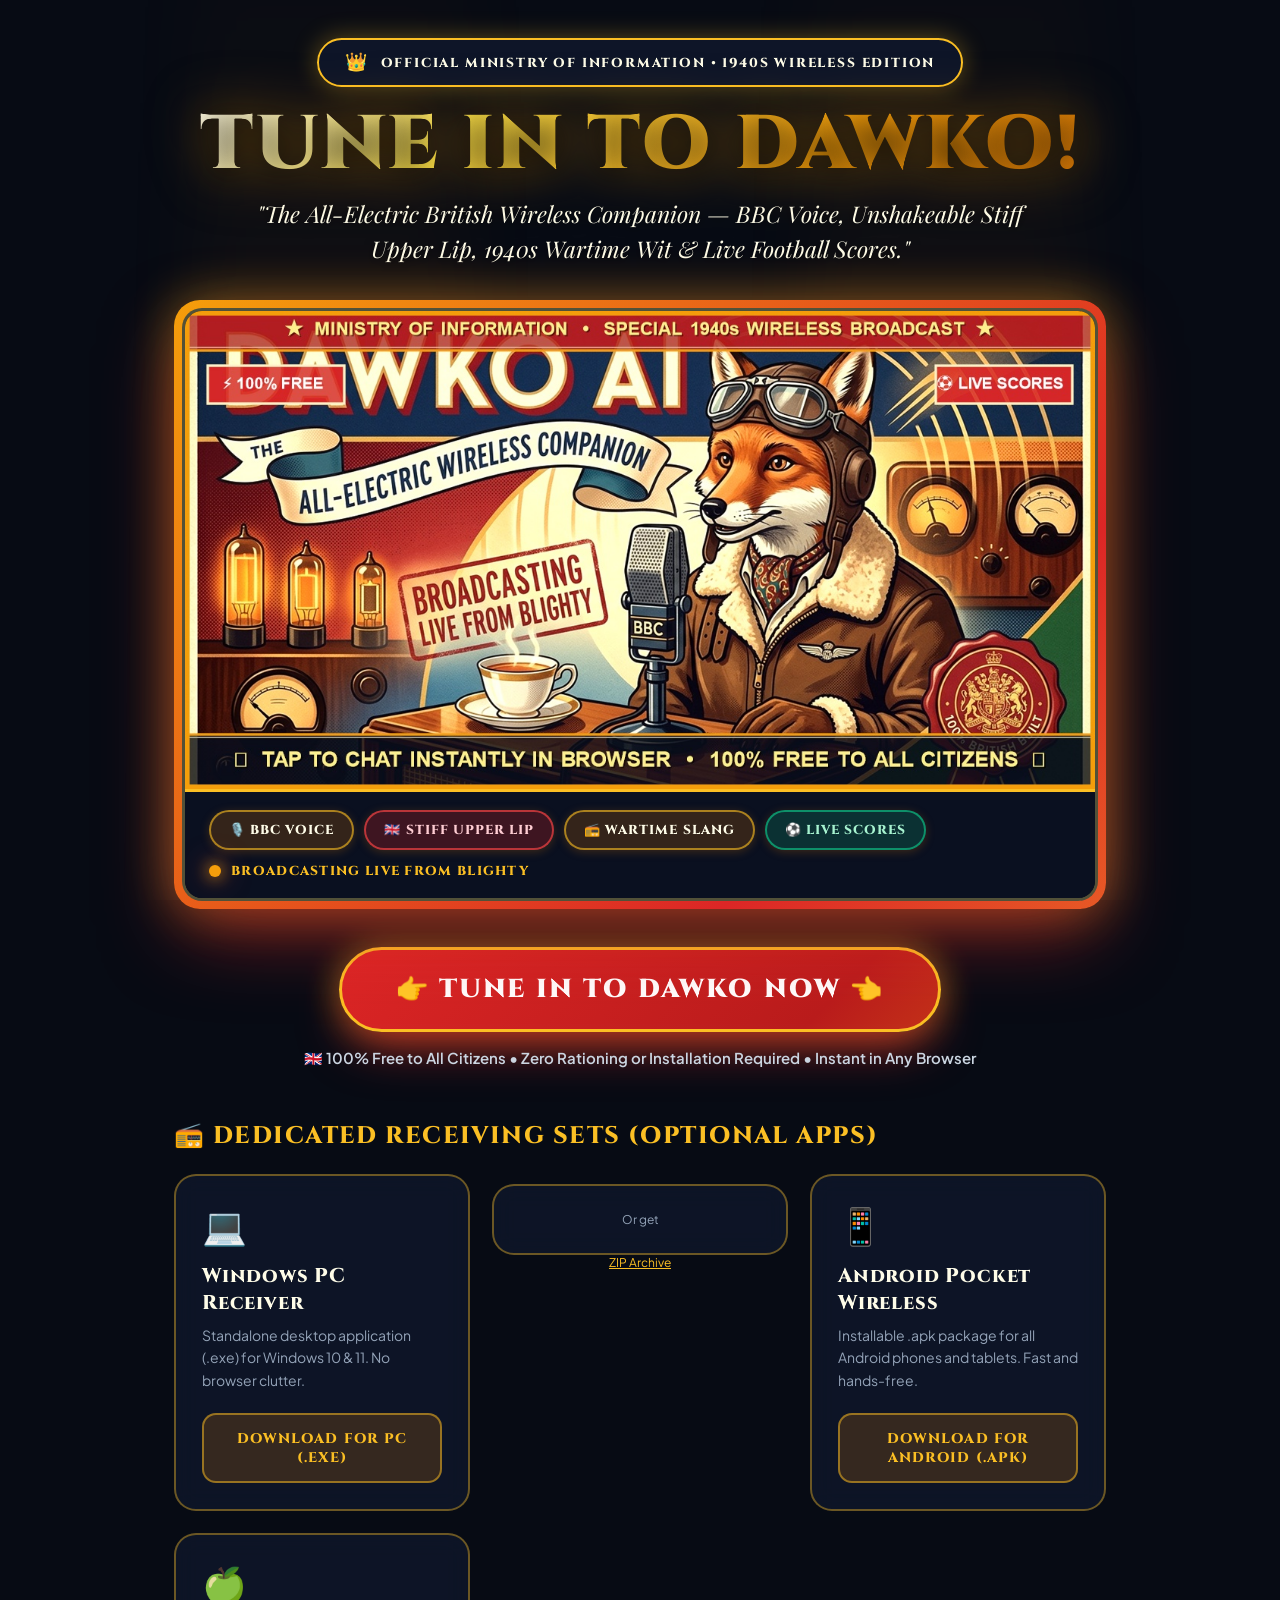
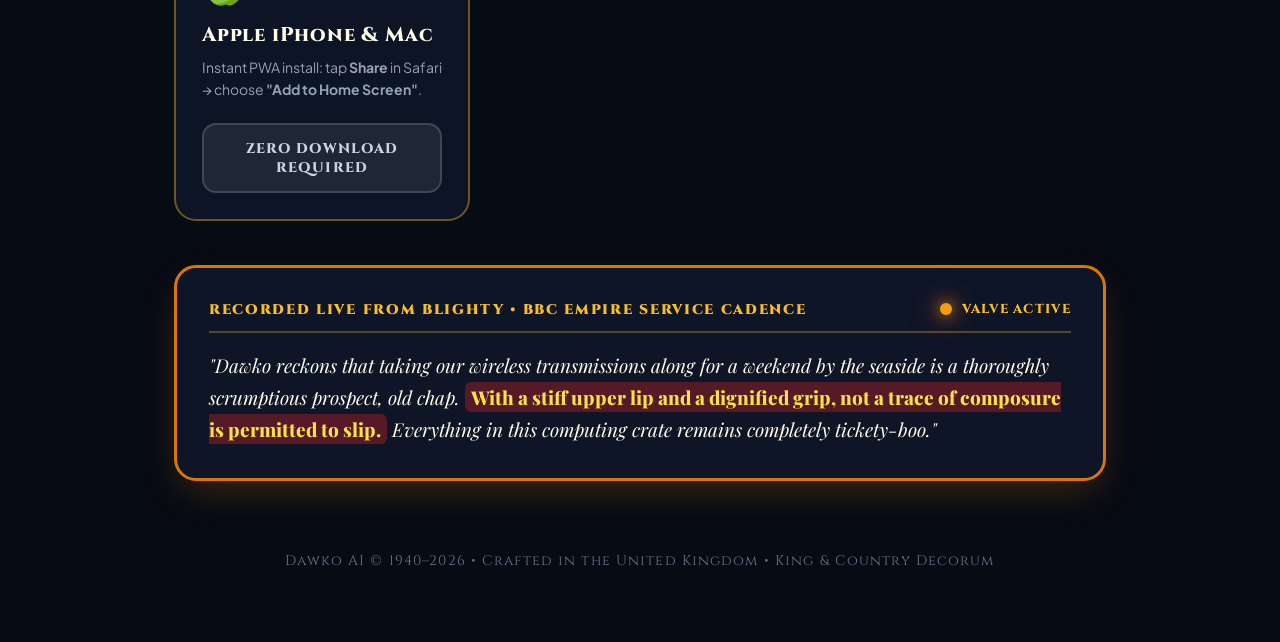
==== commit 47dcd18f: "feat: maximum-impact 1940s showstopper advert card with searchlights and high-contrast ribbons" ====
--- a/dawko/index.html
+++ b/dawko/index.html
@@ -3,53 +3,53 @@
 <head>
   <meta charset="UTF-8">
   <meta name="viewport" content="width=device-width, initial-scale=1.0">
-  <title>Dawko AI — The Quintessential 1940s British Wireless Companion</title>
-  <meta name="description" content="Meet Dawko AI: Authentic 1940s BBC voice, stiff upper lip composure, wartime slang, and lightning-fast Gemini 3 Flash. Free instant chat online & apps for Windows PC & Android.">
+  <title>Dawko AI — The 1940s British Wireless Companion</title>
+  <meta name="description" content="TUNE IN TO DAWKO AI! The legendary 1940s British wireless companion with BBC voice, wartime banter, live football scores, and razor-sharp intellect. Tap to chat free instantly!">
 
   <!-- Open Graph / Facebook -->
   <meta property="og:type" content="website">
   <meta property="og:url" content="https://dawko77.github.io/dawko/">
-  <meta property="og:title" content="Dawko AI — The 1940s British Wireless Companion">
-  <meta property="og:description" content="BBC Received Pronunciation, stiff upper lip composure, authentic 1940s slang, and lightning-fast intelligence. Tap to tune in instantly — zero install!">
+  <meta property="og:title" content="TUNE IN TO DAWKO AI! 🇬🇧 The 1940s British Wireless Companion">
+  <meta property="og:description" content="★ 100% FREE TO ALL CITIZENS ★ Authentic BBC voice, wartime banter, real-time live scores, and stiff upper lip composure. Tap here to chat immediately — zero install required!">
   <meta property="og:image" content="https://dawko77.github.io/dawko/og-banner.jpg">
   <meta property="og:image:secure_url" content="https://dawko77.github.io/dawko/og-banner.jpg">
   <meta property="og:image:type" content="image/jpeg">
   <meta property="og:image:width" content="1200">
   <meta property="og:image:height" content="630">
-  <meta property="og:image:alt" content="Dawko AI 1940s British Wireless Advertising Poster">
+  <meta property="og:image:alt" content="Dawko AI High-Impact 1940s British Wireless Advert Poster">
   <meta property="og:site_name" content="Dawko AI">
   <meta property="og:locale" content="en_GB">
 
   <!-- Twitter Card -->
   <meta name="twitter:card" content="summary_large_image">
   <meta name="twitter:url" content="https://dawko77.github.io/dawko/">
-  <meta name="twitter:title" content="Dawko AI — The 1940s British Wireless Companion">
-  <meta name="twitter:description" content="BBC Received Pronunciation, stiff upper lip, authentic 1940s wartime banter, and real-time live scores. Tap to chat free!">
+  <meta name="twitter:title" content="TUNE IN TO DAWKO AI! 🇬🇧 The 1940s British Wireless Companion">
+  <meta name="twitter:description" content="Authentic BBC voice, wartime slang, and live football scores. Tap to chat free with zero install!">
   <meta name="twitter:image" content="https://dawko77.github.io/dawko/og-banner.jpg">
 
   <!-- Fonts -->
   <link rel="preconnect" href="https://fonts.googleapis.com">
   <link rel="preconnect" href="https://fonts.gstatic.com" crossorigin>
-  <link href="https://fonts.googleapis.com/css2?family=Cinzel:wght@600;700;800;900&family=Playfair+Display:ital,wght@0,600;0,700;0,900;1,600&family=Plus+Jakarta+Sans:wght@400;500;600;700&display=swap" rel="stylesheet">
+  <link href="https://fonts.googleapis.com/css2?family=Cinzel:wght@700;800;900&family=Playfair+Display:ital,wght@0,700;0,900;1,700&family=Plus+Jakarta+Sans:wght@500;600;700;800&display=swap" rel="stylesheet">
   
   <style>
     * { box-sizing: border-box; margin: 0; padding: 0; }
     
     :root {
-      --navy-deep: #090e1a;
-      --navy-card: #111a2e;
-      --crimson: #c81e2b;
-      --crimson-glow: #e11d48;
-      --gold: #d97706;
-      --gold-light: #fbbf24;
-      --cream: #fef3c7;
-      --cream-dim: #fde68a;
-      --racing-green: #047857;
+      --navy-deep: #070b14;
+      --navy-card: #0f172a;
+      --pillarbox-red: #dc2626;
+      --red-bright: #ef4444;
+      --gold-deep: #d97706;
+      --gold-bright: #fbbf24;
+      --gold-light: #fef08a;
+      --cream: #fefce8;
+      --emerald: #10b981;
     }
 
     body {
       background-color: var(--navy-deep);
-      color: #e2e8f0;
+      color: #f1f5f9;
       font-family: 'Plus Jakarta Sans', -apple-system, sans-serif;
       min-height: 100vh;
       display: flex;
@@ -57,24 +57,48 @@
       align-items: center;
       position: relative;
       overflow-x: hidden;
-      background-image: 
-        radial-gradient(ellipse 70% 45% at 50% -10%, rgba(200, 30, 43, 0.22), transparent),
-        radial-gradient(ellipse 60% 40% at 50% 115%, rgba(217, 119, 6, 0.18), transparent);
-    }
-
-    /* Vintage Paper Grain & Radiance */
-    .bg-radiance {
+    }
+
+    /* Dramatic 1940s London Searchlights in the Sky */
+    .searchlights {
       position: fixed;
       inset: 0;
       pointer-events: none;
       z-index: 0;
-      background: radial-gradient(circle at 50% 30%, rgba(251, 191, 36, 0.04) 0%, transparent 60%);
+      overflow: hidden;
+    }
+    .searchlight {
+      position: absolute;
+      bottom: -100px;
+      width: 280px;
+      height: 140vh;
+      background: linear-gradient(to top, rgba(254, 240, 138, 0.12) 0%, rgba(217, 119, 6, 0.05) 50%, transparent 100%);
+      transform-origin: bottom center;
+      filter: blur(35px);
+    }
+    .sl-left {
+      left: 15%;
+      animation: sweepLeft 9s ease-in-out infinite alternate;
+    }
+    .sl-right {
+      right: 15%;
+      animation: sweepRight 11s ease-in-out infinite alternate;
+    }
+    @keyframes sweepLeft {
+      0% { transform: rotate(-25deg); opacity: 0.2; }
+      50% { transform: rotate(-5deg); opacity: 0.45; }
+      100% { transform: rotate(18deg); opacity: 0.25; }
+    }
+    @keyframes sweepRight {
+      0% { transform: rotate(20deg); opacity: 0.25; }
+      50% { transform: rotate(2deg); opacity: 0.5; }
+      100% { transform: rotate(-22deg); opacity: 0.2; }
     }
 
     .container {
       width: 100%;
-      max-width: 960px;
-      padding: 42px 24px 60px;
+      max-width: 980px;
+      padding: 38px 24px 60px;
       margin: 0 auto;
       position: relative;
       z-index: 1;
@@ -83,80 +107,89 @@
     /* Top Ministry Stamp */
     .stamp-wrapper {
       text-align: center;
-      margin-bottom: 22px;
+      margin-bottom: 20px;
     }
     .vintage-stamp {
       display: inline-flex;
       align-items: center;
       gap: 12px;
-      padding: 9px 24px;
+      padding: 10px 26px;
       border-radius: 9999px;
-      background: rgba(17, 26, 46, 0.9);
-      border: 2px solid var(--gold);
+      background: rgba(15, 23, 42, 0.95);
+      border: 2px solid var(--gold-bright);
       color: var(--cream);
       font-family: 'Cinzel', serif;
       font-size: 13px;
-      font-weight: 700;
-      letter-spacing: 0.12em;
-      text-transform: uppercase;
-      box-shadow: 0 4px 20px rgba(217, 119, 6, 0.25);
+      font-weight: 800;
+      letter-spacing: 0.14em;
+      text-transform: uppercase;
+      box-shadow: 0 0 25px rgba(251, 191, 36, 0.35);
     }
     .crown-icon {
-      color: var(--gold-light);
-      font-size: 16px;
-    }
-
-    /* Headline in 1940s Classic British Display Typography */
+      color: var(--gold-bright);
+      font-size: 18px;
+    }
+
+    /* High-Impact Headline */
     h1 {
       font-family: 'Cinzel', serif;
-      font-size: clamp(38px, 6.5vw, 64px);
+      font-size: clamp(42px, 7.5vw, 76px);
       font-weight: 900;
-      line-height: 1.05;
-      letter-spacing: 0.02em;
+      line-height: 1.0;
+      letter-spacing: 0.03em;
       text-align: center;
       color: #ffffff;
       margin-bottom: 14px;
       text-transform: uppercase;
+      text-shadow: 0 4px 30px rgba(0, 0, 0, 0.8);
     }
     h1 .gold-title {
-      color: var(--gold-light);
-      background: linear-gradient(135deg, #fef08a 0%, #f59e0b 50%, #d97706 100%);
+      color: var(--gold-bright);
+      background: linear-gradient(135deg, #fffbeb 0%, #fde047 30%, #f59e0b 70%, #d97706 100%);
       -webkit-background-clip: text;
       -webkit-text-fill-color: transparent;
-      text-shadow: 0 0 30px rgba(245, 158, 11, 0.3);
+      filter: drop-shadow(0 0 25px rgba(245, 158, 11, 0.5));
     }
 
     .lead {
       font-family: 'Playfair Display', Georgia, serif;
-      font-size: clamp(17px, 2.3vw, 21px);
-      line-height: 1.6;
-      color: var(--cream-dim);
+      font-size: clamp(18px, 2.4vw, 23px);
+      line-height: 1.5;
+      color: var(--cream);
       text-align: center;
-      max-width: 740px;
+      max-width: 780px;
       margin: 0 auto 34px;
       font-style: italic;
-    }
-
-    /* Authentic 1940s Poster Showcase Frame */
+      text-shadow: 0 2px 10px rgba(0, 0, 0, 0.8);
+    }
+
+    /* High-Impact Showstopper Poster Frame */
     .poster-frame-wrapper {
       position: relative;
-      margin: 0 auto 36px;
-      border-radius: 24px;
-      padding: 6px;
-      background: linear-gradient(135deg, var(--gold), var(--crimson), var(--gold-light), #1e3a8a);
-      box-shadow: 0 25px 60px -15px rgba(200, 30, 43, 0.45), 0 0 35px rgba(217, 119, 6, 0.3);
+      margin: 0 auto 38px;
+      border-radius: 26px;
+      padding: 8px;
+      background: linear-gradient(135deg, #f59e0b, #dc2626, #fbbf24, #1e3a8a, #f59e0b);
+      background-size: 300% 300%;
+      animation: borderGlow 6s ease infinite;
+      box-shadow: 0 30px 80px -10px rgba(220, 38, 38, 0.6), 0 0 50px rgba(251, 191, 36, 0.45);
       transition: transform 0.3s ease, box-shadow 0.3s ease;
     }
+    @keyframes borderGlow {
+      0% { background-position: 0% 50%; }
+      50% { background-position: 100% 50%; }
+      100% { background-position: 0% 50%; }
+    }
     .poster-frame-wrapper:hover {
-      transform: translateY(-4px);
-      box-shadow: 0 35px 80px -15px rgba(200, 30, 43, 0.6), 0 0 50px rgba(217, 119, 6, 0.45);
+      transform: translateY(-5px) scale(1.01);
+      box-shadow: 0 40px 100px -10px rgba(220, 38, 38, 0.8), 0 0 70px rgba(251, 191, 36, 0.65);
     }
     .poster-card {
       position: relative;
       border-radius: 20px;
       overflow: hidden;
-      background: #090e1a;
-      border: 3px solid rgba(254, 243, 199, 0.2);
+      background: #070b14;
+      border: 3px solid rgba(254, 240, 138, 0.3);
     }
     .poster-banner-img {
       width: 100%;
@@ -165,14 +198,14 @@
       transition: transform 0.4s ease;
     }
     .poster-card:hover .poster-banner-img {
-      transform: scale(1.015);
+      transform: scale(1.02);
     }
     
     /* Authentic Period Badges Strip */
     .poster-footer-strip {
-      background: rgba(14, 22, 38, 0.96);
-      border-top: 2px solid var(--gold);
-      padding: 16px 24px;
+      background: rgba(11, 17, 33, 0.98);
+      border-top: 3px solid var(--gold-bright);
+      padding: 18px 24px;
       display: flex;
       flex-wrap: wrap;
       align-items: center;
@@ -188,219 +221,226 @@
       display: inline-flex;
       align-items: center;
       gap: 8px;
-      padding: 8px 16px;
+      padding: 9px 18px;
       border-radius: 9999px;
       font-family: 'Cinzel', serif;
-      font-size: 12px;
-      font-weight: 700;
-      letter-spacing: 0.06em;
-      text-transform: uppercase;
-      border: 1px solid rgba(217, 119, 6, 0.4);
-      background: rgba(217, 119, 6, 0.12);
+      font-size: 13px;
+      font-weight: 800;
+      letter-spacing: 0.08em;
+      text-transform: uppercase;
+      border: 2px solid rgba(251, 191, 36, 0.6);
+      background: rgba(217, 119, 6, 0.2);
       color: var(--cream);
+      box-shadow: 0 2px 10px rgba(217, 119, 6, 0.25);
     }
     .vintage-pill.crimson {
-      border-color: rgba(225, 29, 72, 0.5);
-      background: rgba(225, 29, 72, 0.15);
-      color: #fda4af;
+      border-color: rgba(239, 68, 68, 0.7);
+      background: rgba(220, 38, 38, 0.25);
+      color: #fecdd3;
     }
     .vintage-pill.green {
-      border-color: rgba(16, 185, 129, 0.5);
-      background: rgba(16, 185, 129, 0.15);
-      color: #6ee7b7;
-    }
-
-    /* 1940s Valve Radio Tuning Signal */
+      border-color: rgba(16, 185, 129, 0.7);
+      background: rgba(16, 185, 129, 0.2);
+      color: #a7f3d0;
+    }
+
     .valve-glow {
       display: inline-flex;
       align-items: center;
-      gap: 8px;
-      font-family: 'Cinzel', serif;
-      font-size: 12px;
-      color: var(--gold-light);
-      font-weight: 700;
-      letter-spacing: 0.08em;
+      gap: 10px;
+      font-family: 'Cinzel', serif;
+      font-size: 13px;
+      color: var(--gold-bright);
+      font-weight: 800;
+      letter-spacing: 0.1em;
     }
     .valve-dot {
-      width: 10px;
-      height: 10px;
+      width: 12px;
+      height: 12px;
       border-radius: 50%;
       background: #f59e0b;
-      box-shadow: 0 0 12px #f59e0b, 0 0 20px #ef4444;
-      animation: pulseValve 2s infinite ease-in-out;
+      box-shadow: 0 0 15px #f59e0b, 0 0 30px #ef4444;
+      animation: pulseValve 1.8s infinite ease-in-out;
     }
     @keyframes pulseValve {
       0%, 100% { opacity: 1; transform: scale(1); }
-      50% { opacity: 0.5; transform: scale(1.3); }
-    }
-
-    /* Giant 1940s Wartime Style Launch CTA */
+      50% { opacity: 0.4; transform: scale(1.4); }
+    }
+
+    /* Giant High-Visibility Pulsing Launch Button */
     .cta-container {
       text-align: center;
-      margin-bottom: 48px;
-    }
-    .btn-launch-1940s {
+      margin-bottom: 52px;
+    }
+    .btn-launch-giant {
       display: inline-flex;
       align-items: center;
       justify-content: center;
-      gap: 14px;
-      background: linear-gradient(135deg, #c81e2b 0%, #b91c1c 50%, #991b1b 100%);
-      border: 2px solid var(--gold-light);
-      color: var(--cream);
-      font-family: 'Cinzel', serif;
-      font-size: clamp(17px, 2.4vw, 22px);
-      font-weight: 800;
+      gap: 16px;
+      background: linear-gradient(135deg, #dc2626 0%, #b91c1c 40%, #f59e0b 100%);
+      background-size: 200% 200%;
+      animation: borderGlow 4s ease infinite;
+      border: 3px solid var(--gold-bright);
+      color: #ffffff;
+      font-family: 'Cinzel', serif;
+      font-size: clamp(20px, 2.8vw, 26px);
+      font-weight: 900;
       letter-spacing: 0.08em;
       text-transform: uppercase;
-      padding: 18px 46px;
+      padding: 22px 54px;
       border-radius: 9999px;
       text-decoration: none;
-      box-shadow: 0 15px 40px -8px rgba(200, 30, 43, 0.7), 0 0 25px rgba(245, 158, 11, 0.4);
+      box-shadow: 0 20px 50px -10px rgba(220, 38, 38, 0.8), 0 0 35px rgba(251, 191, 36, 0.5);
       transition: all 0.25s ease;
-    }
-    .btn-launch-1940s:hover {
-      transform: translateY(-3px) scale(1.02);
-      background: linear-gradient(135deg, #e11d48 0%, #c81e2b 50%, #b91c1c 100%);
-      box-shadow: 0 25px 60px -8px rgba(200, 30, 43, 0.9), 0 0 40px rgba(245, 158, 11, 0.6);
-      color: #ffffff;
+      cursor: pointer;
+    }
+    .btn-launch-giant:hover {
+      transform: translateY(-4px) scale(1.03);
+      box-shadow: 0 30px 70px -10px rgba(220, 38, 38, 1.0), 0 0 50px rgba(251, 191, 36, 0.8);
+      color: var(--cream);
     }
     .cta-subnote {
-      margin-top: 14px;
-      font-size: 14px;
-      color: #94a3b8;
-      font-family: 'Plus Jakarta Sans', sans-serif;
-    }
-
-    /* Download Options Section */
+      margin-top: 16px;
+      font-size: 15px;
+      color: #cbd5e1;
+      font-weight: 600;
+    }
+
+    /* Download Options Grid */
     .section-title {
       font-family: 'Cinzel', serif;
-      font-size: 22px;
-      font-weight: 700;
-      color: var(--cream);
-      margin-bottom: 20px;
+      font-size: 24px;
+      font-weight: 800;
+      color: var(--gold-bright);
+      margin-bottom: 22px;
       display: flex;
       align-items: center;
-      gap: 10px;
-      letter-spacing: 0.05em;
+      gap: 12px;
+      letter-spacing: 0.06em;
       text-transform: uppercase;
     }
     .download-grid {
       display: grid;
       grid-template-columns: repeat(auto-fit, minmax(280px, 1fr));
-      gap: 20px;
-      margin-bottom: 40px;
+      gap: 22px;
+      margin-bottom: 44px;
     }
     .download-card {
-      background: rgba(17, 26, 46, 0.7);
-      border: 1px solid rgba(217, 119, 6, 0.35);
-      border-radius: 20px;
-      padding: 24px;
+      background: rgba(15, 23, 42, 0.85);
+      border: 2px solid rgba(251, 191, 36, 0.4);
+      border-radius: 22px;
+      padding: 26px;
       text-decoration: none;
       color: inherit;
       display: flex;
       flex-direction: column;
       justify-content: space-between;
       transition: all 0.25s ease;
-      backdrop-filter: blur(10px);
+      backdrop-filter: blur(12px);
     }
     .download-card:hover {
-      background: rgba(28, 42, 74, 0.85);
-      border-color: var(--gold-light);
-      transform: translateY(-4px);
-      box-shadow: 0 15px 35px -10px rgba(217, 119, 6, 0.3);
+      background: rgba(30, 41, 59, 0.95);
+      border-color: var(--gold-bright);
+      transform: translateY(-5px);
+      box-shadow: 0 20px 40px -10px rgba(251, 191, 36, 0.4);
     }
     .card-icon {
-      font-size: 32px;
-      margin-bottom: 12px;
+      font-size: 36px;
+      margin-bottom: 14px;
     }
     .card-title {
       font-family: 'Cinzel', serif;
-      font-size: 19px;
-      font-weight: 700;
+      font-size: 20px;
+      font-weight: 800;
       color: var(--cream);
       margin-bottom: 8px;
       letter-spacing: 0.04em;
     }
     .card-desc {
       font-size: 14px;
-      line-height: 1.5;
+      line-height: 1.6;
       color: #94a3b8;
-      margin-bottom: 20px;
+      margin-bottom: 22px;
     }
     .card-btn {
       display: block;
       width: 100%;
       text-align: center;
-      padding: 12px;
-      border-radius: 12px;
-      background: rgba(217, 119, 6, 0.18);
-      color: var(--gold-light);
-      border: 1px solid rgba(217, 119, 6, 0.4);
-      font-family: 'Cinzel', serif;
-      font-weight: 700;
-      font-size: 13px;
-      letter-spacing: 0.06em;
+      padding: 14px;
+      border-radius: 14px;
+      background: rgba(217, 119, 6, 0.2);
+      color: var(--gold-bright);
+      border: 2px solid rgba(251, 191, 36, 0.5);
+      font-family: 'Cinzel', serif;
+      font-weight: 800;
+      font-size: 14px;
+      letter-spacing: 0.08em;
       text-transform: uppercase;
       transition: all 0.2s ease;
     }
     .download-card:hover .card-btn {
-      background: var(--gold);
-      color: #0b0e1b;
-      box-shadow: 0 0 20px rgba(217, 119, 6, 0.5);
+      background: var(--gold-bright);
+      color: #070b14;
+      box-shadow: 0 0 25px rgba(251, 191, 36, 0.7);
     }
 
     /* Live Banter Showcase */
     .quote-box {
-      background: rgba(17, 26, 46, 0.85);
-      border: 2px solid rgba(217, 119, 6, 0.4);
-      border-radius: 20px;
-      padding: 30px;
-      margin-bottom: 36px;
-      box-shadow: 0 12px 35px -10px rgba(217, 119, 6, 0.2);
+      background: rgba(15, 23, 42, 0.9);
+      border: 3px solid var(--gold-deep);
+      border-radius: 22px;
+      padding: 32px;
+      margin-bottom: 38px;
+      box-shadow: 0 15px 40px -10px rgba(217, 119, 6, 0.3);
     }
     .quote-head {
       display: flex;
       align-items: center;
       justify-content: space-between;
-      margin-bottom: 14px;
-      border-bottom: 1px solid rgba(217, 119, 6, 0.25);
-      padding-bottom: 10px;
+      margin-bottom: 16px;
+      border-bottom: 2px solid rgba(251, 191, 36, 0.3);
+      padding-bottom: 12px;
     }
     .quote-title {
       font-family: 'Cinzel', serif;
-      font-size: 13px;
-      font-weight: 800;
-      text-transform: uppercase;
-      letter-spacing: 0.1em;
-      color: var(--gold-light);
+      font-size: 14px;
+      font-weight: 900;
+      text-transform: uppercase;
+      letter-spacing: 0.12em;
+      color: var(--gold-bright);
     }
     .quote-text {
       font-family: 'Playfair Display', Georgia, serif;
-      font-size: 18px;
+      font-size: 19px;
       line-height: 1.7;
       color: var(--cream);
       font-style: italic;
     }
     .quote-rhyme {
       color: #fde047;
-      font-weight: 700;
+      font-weight: 800;
       font-style: normal;
-      text-decoration: underline;
-      text-decoration-color: var(--crimson);
+      background: rgba(220, 38, 38, 0.35);
+      padding: 2px 6px;
+      border-radius: 6px;
     }
 
     footer {
       text-align: center;
-      padding: 30px 0 10px;
-      font-size: 13px;
+      padding: 32px 0 12px;
+      font-size: 14px;
       color: #64748b;
       font-family: 'Cinzel', serif;
-      letter-spacing: 0.06em;
+      letter-spacing: 0.08em;
     }
   </style>
 </head>
 <body>
-  <div class="bg-radiance"></div>
+  <!-- 1940s London Searchlights in the Night Sky -->
+  <div class="searchlights">
+    <div class="searchlight sl-left"></div>
+    <div class="searchlight sl-right"></div>
+  </div>
 
   <div class="container">
     <div class="stamp-wrapper">
@@ -410,21 +450,21 @@
       </div>
     </div>
     
-    <h1><span class="gold-title">DAWKO AI</span></h1>
+    <h1><span class="gold-title">TUNE IN TO DAWKO!</span></h1>
     <p class="lead">
-      "The All-Electric Wireless Companion — Imbued with Received Pronunciation, an unflappable stiff upper lip, authentic wartime slang, and razor-sharp intellect."
+      "The All-Electric British Wireless Companion — BBC Voice, Unshakeable Stiff Upper Lip, 1940s Wartime Wit & Live Football Scores."
     </p>
 
-    <!-- 1940s Authentic Poster Frame -->
+    <!-- High-Impact Showstopper Poster Frame -->
     <div class="poster-frame-wrapper">
       <div class="poster-card">
-        <img src="og-banner.jpg" alt="Dawko AI Official 1940s Vintage British Advert Poster" class="poster-banner-img" />
+        <img src="og-banner.jpg" alt="Dawko AI High-Impact 1940s Advert Poster" class="poster-banner-img" />
         <div class="poster-footer-strip">
           <div class="strip-badges">
             <span class="vintage-pill">🎙️ BBC Voice</span>
             <span class="vintage-pill crimson">🇬🇧 Stiff Upper Lip</span>
-            <span class="vintage-pill">📻 1940s Slang</span>
-            <span class="vintage-pill green">⚡ 100% British Built</span>
+            <span class="vintage-pill">📻 Wartime Slang</span>
+            <span class="vintage-pill green">⚽ Live Scores</span>
           </div>
           <div class="valve-glow">
             <span class="valve-dot"></span> BROADCASTING LIVE FROM BLIGHTY
@@ -433,10 +473,10 @@
       </div>
     </div>
 
-    <!-- Giant 1940s Wartime Style Launch CTA -->
+    <!-- Giant High-Visibility Pulsing Launch Button -->
     <div class="cta-container">
-      <a href="https://dawko-ai-1.onrender.com/" class="btn-launch-1940s">
-        <span>🚀 TUNE IN TO DAWKO WIRELESS NOW</span>
+      <a href="https://dawko-ai-1.onrender.com/" class="btn-launch-giant">
+        <span>👉 TUNE IN TO DAWKO NOW 👈</span>
       </a>
       <div class="cta-subnote">
         🇬🇧 100% Free to All Citizens • Zero Rationing or Installation Required • Instant in Any Browser
@@ -455,7 +495,7 @@
         </div>
         <div class="card-btn">Download for PC (.exe)</div>
         <div style="margin-top: 10px; font-size: 12px; color: #94a3b8; text-align: center;">
-          Or get <a href="Dawko-AI-Windows.zip" download style="color: var(--gold-light); text-decoration: underline;">ZIP Archive</a>
+          Or get <a href="Dawko-AI-Windows.zip" download style="color: var(--gold-bright); text-decoration: underline;">ZIP Archive</a>
         </div>
       </a>
 
